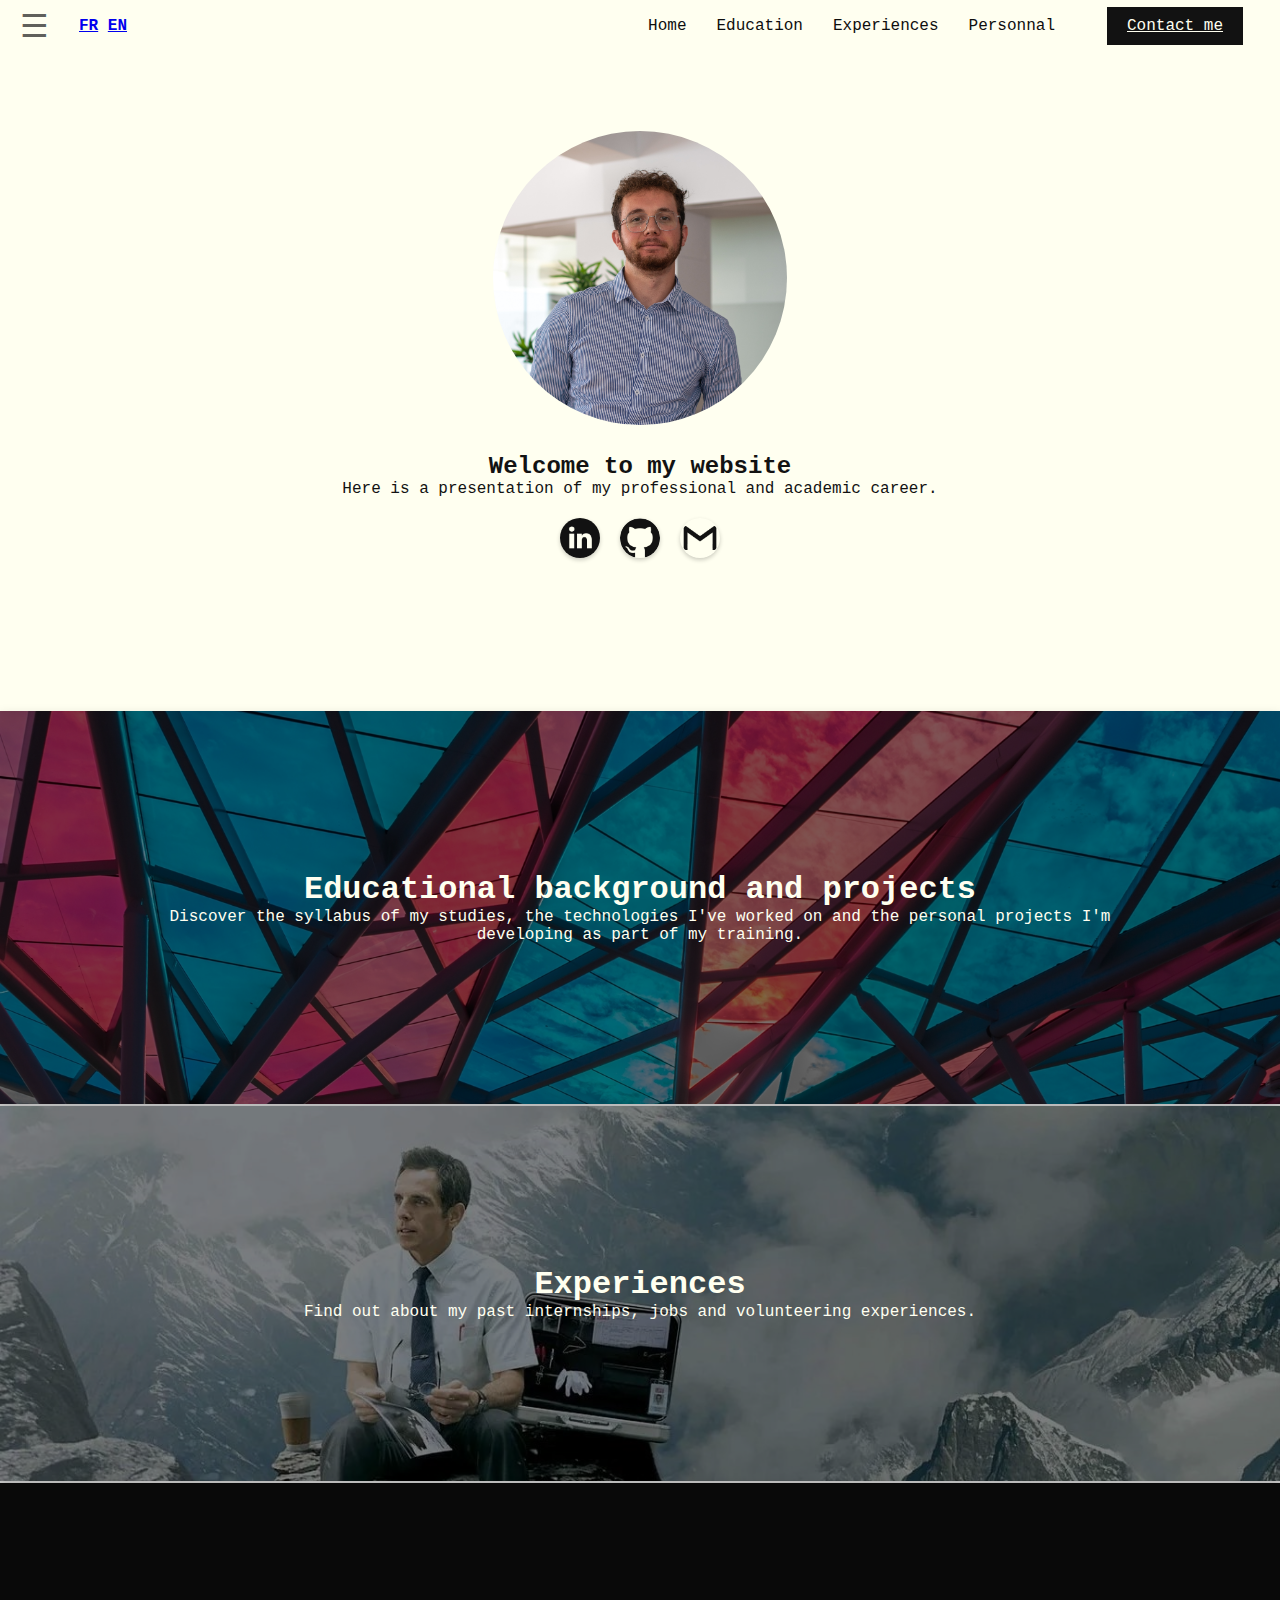
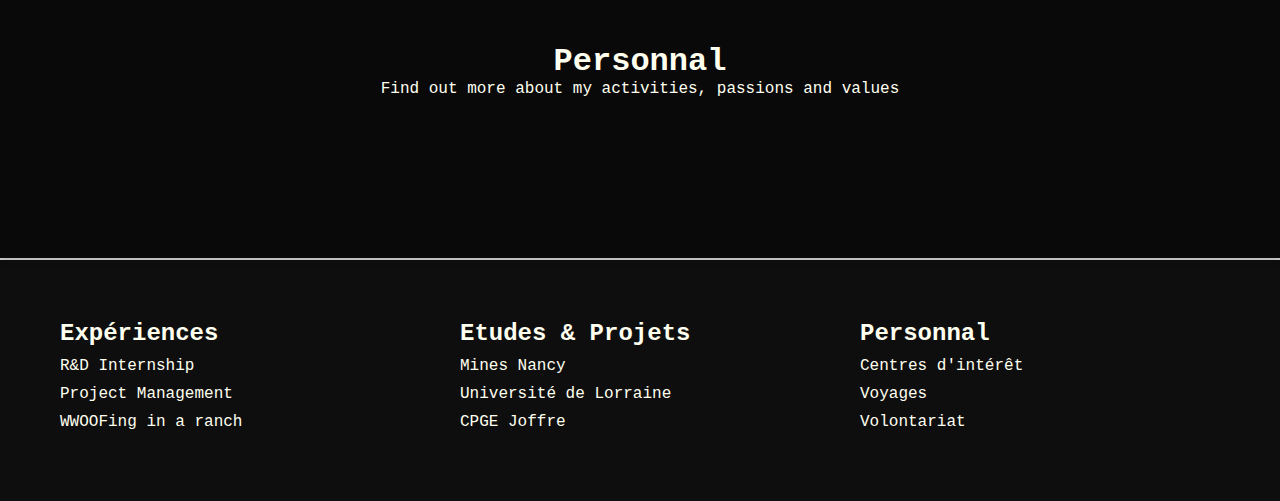
==== en/index.html @ a3dc8e40 "added english version of home, exp, and education pages + language buttons" ====
<!DOCTYPE html>
<html lang="fr">
<head>
    <meta charset="UTF-8">
    <meta name="viewport" content="width=device-width, initial-scale=1.0">
    <link rel="icon" href="../images/profile.jpg">
    <title>Home</title>
    <link rel="stylesheet" href="../style.css">
</head>
<body>

    <!-- Barre du haut -->
    <div class="top-bar">
        <button class="toggle-sidebar" id="toggleSidebar">
            &#9776; <!-- Icône hamburger -->
        </button>
        <nav class="top-lang">
            <a href="../index.html"><b>FR</b></a>
            <a href="index.html"><b>EN</b></a>
        </nav>
        <nav class="top-nav">
            <ul>
                <li><a href="index.html">Home</a></li>
                <li><a href="projects.html">Education</a></li>
                <li><a href="experiences.html">Experiences</a></li>
                <li><a href="#personal">Personnal</a></li>
            </ul>
        </nav>
        <a href="mailto:julien.commes.pro@gmail.com" class="contact-button">Contact me</a>
    </div>

    <!-- Sidebar -->
    <div class="sidebar" id="sidebar">
        <img src="../images/profile.jpg" alt="Profile Picture" class="profile-picture">
        <div class="sidebar-nav">
            <ul>
                <li><a href="index.html">Home</a></li>
                <li><a href="projects.html">Education</a></li>
                <li><a href="experiences.html">Experiences</a></li>
                <li><a href="#personal">Personnal</a></li>
            </ul>
        </div>

        <div class="social-links">
            <a href="https://www.linkedin.com/in/julien-commes-a74b63210/" target="_blank" class="social-icon">
                <img src="../images/linkedin_ivory.png" alt="Linkedin">
            </a>
            <a href="https://github.com/Julien-Commes" target="_blank" class="social-icon">
                <img src="../images/github_ivory.png" alt="Github">
            </a>
            <a href="mailto:julien.commes.pro@gmail.com" target="_blank" class="social-icon">
                <img src="../images/gmail_ivory.png" alt="Gmail">
            </a>
        </div>
    </div>

    <div class="main-content">
        <section class="home">
            <img src="../images/profile.jpg" alt="Profile Picture" class="profile-picture main-profile">
            <h2>Welcome to my website</h2>
            <p>Here is a presentation of my professional and academic career.</p>

            <div class="social-links">
                <a href="https://www.linkedin.com/in/julien-commes-a74b63210/" target="_blank" class="social-icon">
                    <img src="../images/linkedin.png" alt="Linkedin">
                </a>
                <a href="https://github.com/Julien-Commes" target="_blank" class="social-icon">
                    <img src="../images/github.png" alt="Github">
                </a>
                <a href="mailto:julien.commes.pro@gmail.com" target="_blank" class="social-icon">
                    <img src="../images/gmail.png" alt="Gmail">
                </a>
            </div>
        </section>
        <!-- Section 1 -->
        <div class="section" id="projects">
            <div class = "section-overlay">
                <h1>Educational background and projects</h1>
                <p>Discover the syllabus of my studies, the technologies I've worked on and the personal projects I'm developing as part of my training.</p>
            </div>
        </div>

        <div class="section-content" id="projects-content">
            <div class="carousel left">
                <div class="carousel-images">
                    <img src="../images/projects/mines/mines_2.png" alt="Image 1">
                    <img src="../images/projects/ul/ul_1.PNG" alt="Image 2">
                    <img src="../images/projects/education_joffre.jpg" alt="Image 3">
                </div>
                <button class="carousel-arrow left">&#10094;</button>
                <button class="carousel-arrow right">&#10095;</button>
                <div class="carousel-indicators">
                    <span class="dot active"></span>
                    <span class="dot"></span>
                    <span class="dot"></span>
                </div>
            </div>
            <div class="section-text">
                <h2>I completed and graduated from the following programmes:</h2>
                <br>
                <ul class="indented-list home-list">
                    <li><b>[Mines Nancy] Computer Science Department - Artificial Intelligent Systems Programme | 2020 - 2024</b></li>
                    <li><b>[Université de Lorraine] Master 2 Computer Science - Learning, Vision and Robotics Programme | 2023 - 2024</b></li>
                    <li><b>[CPGE Joffre] PCSI/PSI* | 2018 - 2020</b></li>
                </ul>
                <br>
                <a href="projects.html">Find out more</a>
            </div>
        </div>
        <div class="section" id="experiences">
            <div class = "section-overlay">
                <h1>Experiences</h1>
                <p>Find out about my past internships, jobs and volunteering experiences.</p>
            </div>
        </div>
        <div class="section-content" id="experiences-content">
            <div class="carousel right">
                <div class="carousel-images">
                    <img src="../images/experiences/experiences_mentech.png" alt="Image 1">
                    <img src="../images/experiences/experiences_goggo.jpg" alt="Image 2">
                    <img src="../images/experiences/experiences_suede.jpg" alt="Image 3">
                </div>
                <button class="carousel-arrow left">&#10094;</button>
                <button class="carousel-arrow right">&#10095;</button>
                <div class="carousel-indicators">
                    <span class="dot active"></span>
                    <span class="dot"></span>
                    <span class="dot"></span>
                </div>
            </div>
            <div class="section-text">
                <h2>I had several experiences such as:</h2>
                <br>
                <ul class="indented-list home-list">
                    <li><b>[Internship] R&D Data Scientist at Mentech Innovation</b></li>
                    <li><b>[Internship + Short-term] Project management in logistics with autonomous vehicles at Goggo Network</b></li>
                    <li><b>[Volunteering] WWOOFing in a ranch in Sweden</b></li>
                </ul>
                <br>
                <a href="experiences.html">Find out more</a>
            </div>
        </div>
        <div class="section" id="personal">
            <div class = "section-overlay">
                <h1>Personnal</h1>
                <p>Find out more about my activities, passions and values</p>
            </div>
        </div>
        <div class="section-content" id="personal-content">
            <div class="section-text">
                <p>This section is under construction!</p>
            </div>
        </div>
    
        <!-- Ajoute d'autres sections ici -->
    </div>

    <script src="../script.js"></script>

</body>

<!-- Footer -->
<footer class="site-footer">
    <div class="footer-container">
        <div class="footer-column">
            <h3>Expériences</h3>
            <ul>
                <li><a href="experiences.html#exp1-block">R&D Internship</a></li>
                <li><a href="experiences.html#exp2-block">Project Management</a></li>
                <li><a href="experiences.html#exp3-block">WWOOFing in a ranch</a></li>
            </ul>
        </div>
        <div class="footer-column">
            <h3>Etudes & Projets</h3>
            <ul>
                <li><a href="projects.html#proj1-block">Mines Nancy</a></li>
                <li><a href="projects.html#proj2-block">Université de Lorraine</a></li>
                <li><a href="projects.html#proj3-block">CPGE Joffre</a></li>
            </ul>
        </div>
        <div class="footer-column">
            <h3>Personnal</h3>
            <ul>
                <li><a href="#personal1">Centres d'intérêt</a></li>
                <li><a href="#personal2">Voyages</a></li>
                <li><a href="#personal3">Volontariat</a></li>
            </ul>
        </div>
    </div>
</footer>

</html>
---- style.css ----
/* Reset CSS */
* {
    margin: 0;
    padding: 0;
    box-sizing: border-box;
}

/* Body Style */
body {
    font-family: 'Courier New', Courier, monospace;
    background-color: #121212;
    color: #FFFFF0;
    display: flex;
    height: 100vh;
    flex-direction: column;
}

/* Barre du haut */
.top-bar {
    background-color: #FFFFF0;
    color: #0e0e0e;
    padding: 5px 20px;
    display: flex;
    justify-content: space-between;
    align-items: center;
    position: fixed;
    top: 0;
    left: 0;
    right: 0;
    z-index: 10;
}

/* Menu button */
.menu-button {
    font-size: 1.5rem;
    color: #FFFFF0;
    background: none;
    border: none;
    cursor: pointer;
}

/* Logo */
.logo {
    font-size: 1.5rem;
    font-weight: bold;
    margin-right: auto;
}

.top-lang {
    margin-left: 30px;
    margin-right: auto;
}

/* Navigation */
.top-nav {
    margin-right: 50px;
    margin-left: auto;
}

.top-nav ul {
    list-style: none;
    display: flex;
    gap: 30px;
}

.top-nav a {
    color: #0e0e0e;
    text-decoration: none;
    font-size: 1rem;
    transition: color 0.3s;
}

.top-nav.scrolled a{
    color: #FFFFF0;
}

.top-nav a:hover {
    color: #c0c0c0;
}

/* Contact button */
.contact-button {
    background-color: #121212;
    color: #FFFFF0;
    margin-right: 15px;
    font-family: 'Courier New', Courier, monospace;
    border: 2px solid #FFFFF0;
    border-radius: 1px;
    padding: 10px 20px;
    cursor: pointer;
    transition: background-color 0.3s, color 0.3s;
}

.contact-button:hover {
    background-color: #FFFFF0;
    color: #121212;
}

/* Bouton de toggle de la sidebar */
.toggle-sidebar {
    background: none;
    border: none;
    color: #0e0e0ead;
    font-size: 2rem;
    cursor: pointer;
}

/* Sidebar */
.sidebar {
    width: 250px;
    background-color: rgba(14, 14, 14, 0.8);
    color: #FFFFF0;
    padding: 40px 20px; /* Augmente le padding pour décaler les éléments */
    text-align: center;
    height: 100vh;
    position: fixed;
    left: -250px;
    top: 52px;
    z-index: 10;
    display: flex;
    flex-direction: column;
    align-items: center;
    transition: transform 0.3s ease-in-out;
}

/* Masquer la sidebar */
.sidebar-hidden {
    transform: translateX(250px); /* Décale la sidebar à gauche */
}

/* Main Content */
.main-content {
    flex: 1;
    text-align: center;
}

.main-content-hidden {
    transform: translateX(250px); /* Décale la sidebar à gauche */
}   

/* Sections */
section {
    padding: 8rem;
}

/* Responsive Design */
@media (max-width: 768px) {
    .sidebar {
        width: 200px;
    }

    .main-content {
        margin-left: 200px;
    }
}

/* Logo et texte dans la barre du haut */
.top-bar .logo {
    font-size: 1.5rem;
    font-weight: bold;
}

.top-bar .header-text {
    font-size: 1rem;
}

/* Transparence lorsque scroll */
.top-bar.scrolled {
    background-color: rgba(14, 14, 14, 0.8); /* Transparence de 20% */
    color: #FFFFF0;
}

.top-nav.scrolled {
    color: #FFFFF0;
}

/* Bouton de toggle de la sidebar */
.toggle-sidebar.scrolled {
    color: #FFFFF0;
}

/* Profile Picture */
.profile-picture {
    width: 180px;
    height: 180px;
    border-radius: 50%;
    object-fit: cover;
    object-position: center bottom;
    border: 3px solid #FFFFF0;
    margin-bottom: 20px;
    overflow: hidden;
}

.main-profile{
    width: 300px;
    height: 300px;
    object-position: center top;
    flex: 1;
}

/* Sidebar Navigation */
.sidebar-nav ul {
    list-style: none;
    padding: 0;
}

.sidebar-nav li {
    margin: 15px 0;
}

.sidebar-nav a {
    color: #FFFFF0;
    text-decoration: none;
    font-size: 1.2rem;
    transition: color 0.3s;
}

.sidebar-nav a:hover {
    color: #c0c0c0;
}

/* Taille et animation des blocs */
.block {
    background-color: #FFFFF0;
    color: #121212;
    border-radius: 0px;
    box-shadow: 0 2px 10px rgba(0, 0, 0, 0.1);
}

.block:hover {
    transform: scale(1.1);
}

.home {
    background-color: #FFFFF0;
    color: #121212;

}

/* Sections alternées avec couleurs de fond */
#projects {
    background-color: #121212;
    color: #FFFFF0;
}

#experiences {
    color: #FFFFF0;
    background-color: #121212;
}

#personal {
    background-color: #121212;
    color: #FFFFF0;
}

/* Exemple d'image de fond */
#projects {
    background-color: rgba(0, 0, 0, 0.5); /* Ombre pour améliorer la lisibilité */
    background-image: url('images/background_education.jpg');
    background-size: cover;
    background-position: center;
}

/* Exemple d'image de fond */
#experiences {
    background-image: url('images/background_experiences_1.jpg');
    background-size: cover;
    background-position: center;
}

/* Exemple d'image de fond */
#personal {
    background-image: url('images/background_perso.png');
    background-size: cover;
    background-position: center;
}

/* Responsive Design */
@media (max-width: 768px) {
    .sidebar {
        width: 200px;
    }

    .profile-picture {
        width: 100px;
        height: 100px;
    }

    .main-content {
        margin-left: 200px;
    }
}

/* Footer Style */
.site-footer {
    background-color: #0e0e0e;
    color: #FFFFF0;
    padding: 40px 20px;
    text-align: left;
}

.footer-container {
    display: flex;
    justify-content: space-around;
    flex-wrap: wrap;
    max-width: 1200px;
    margin: 0 auto;
}

.footer-column {
    flex: 1;
    min-width: 200px;
    padding: 20px;
}

.footer-column h3 {
    font-size: 1.5rem;
    margin-bottom: 10px;
}

.footer-column ul {
    list-style: none;
    padding: 0;
}

.footer-column li {
    margin-bottom: 10px;
}

.footer-column a {
    color: #FFFFF0;
    text-decoration: none;
    transition: color 0.3s;
}

.footer-column a:hover {
    color: #c0c0c0;
}

.header-image {
    width: 100%;
    /*height: 200px;*/
    object-fit: cover;
}

/* En-tête de la page */
.page-header {
    position: relative;
    display: flex;
    justify-content: center; /* Centre horizontalement */
    align-items: center; /* Centre verticalement */
    text-align: center; /* Texte centré */
    height: 300px; /* Ajuste la hauteur de l'en-tête */
    margin: 0; /* Supprime les marges par défaut */
}

/* Titre de l'en-tête */
.page-title {
    color: #FFFFF0;
    font-size: 2.5rem;
    margin: 0; /* Supprime les marges par défaut */
}

/* Description Block */
.description-block {
    padding: 2rem;
    background-color: #FFFFF0;
    color: #121212;
    text-align: center;
}

.image-banner {
    display: flex;
    justify-content: center;
    gap: 10px;
    margin-top: 20px;
}

/* Styles de base pour les images du bandeau */
.banner-image {
    position: relative;
    width: 100%;
    height: 300px;
    max-width: 300px; /* Ajuste la taille si nécessaire */
    border-radius: 5px;
    overflow: hidden; /* Assure que l'overlay reste dans les limites de l'image */
    transition: transform 0.3s ease-in-out;
}

.banner-image img {
    width: 100%;
    height: 100%;
    object-fit: cover;
    display: block;
    transition: transform 0.3s ease;
}

/* Effet zoom sur survol */
.banner-image:hover img {
    transform: scale(1.05); /* Zoom léger */
}

/* Overlay sur survol */
.banner-image::before {
    content: '';
    position: absolute;
    top: 0;
    left: 0;
    width: 100%;
    height: 100%;
    background-color: rgba(0, 0, 0, 0.6); /* Couleur de l'overlay */
    opacity: 0;
    transition: opacity 0.3s ease-in-out;
    z-index: 1;
}

/* Titre sur l'overlay */
.banner-image:hover::before {
    opacity: 1;
}

.banner-image::after {
    content: attr(data-title); /* Affiche le titre depuis un attribut data-title */
    position: absolute;
    top: 50%;
    left: 50%;
    transform: translate(-50%, -50%);
    color: white;
    font-size: 1.2rem;
    text-align: center;
    opacity: 0;
    z-index: 2;
    transition: opacity 0.3s ease-in-out;
}

.banner-image:hover::after {
    opacity: 1;
}


/* Experience Blocks */
.experience-block {
    display: flex;
    align-items: center;
    padding: 2rem;
    margin: 2rem 0;
}

/* Bloc impair : fond ivoire */
.experience-block:nth-child(even) {
    background-color: #FFFFF0; /* Couleur ivoire */
    color: #121212; /* Texte noir */
}

/* Bloc pair : fond noir */
.experience-block:nth-child(odd) {
    background-color: #121212; /* Couleur noir profond */
    color: #FFFFF0; /* Texte ivoire */
}

.exp-image {
    width: 400px;
    height: 400px;
    object-fit: cover;
    border-radius: 10px;
}

.left {
    margin-right: 20px;
}

.right {
    margin-left: 20px;
    order: 2;
}

.exp-text {
    display: flex;
    flex-direction: column;
    justify-content: center; /* Centre verticalement le texte */
    text-align: justify;
    font-size: 1rem;
    line-height: 1.5;
}

.exp-text p {
    font-family: "Arial", sans-serif; /* Remplace par la police souhaitée */
    font-size: 14px; /* Ajuste la taille du texte */
    line-height: 1.6; /* Ajoute un espacement pour améliorer la lisibilité */
}

/* Animation Scroll */
html {
    scroll-behavior: smooth;
}

/* Bandeau d'en-tête pleine largeur */
.full-width-banner {
    width: 100%;
    background-size: cover;
    background-position: center;
}

.banner-exp {
    background-image: url('images/background_experiences.jpg');
}

.banner-proj {
    background-image: url('images/background_education.jpg');
}

/* Overlay et titre dans le bandeau */
.banner-overlay {
    position: absolute;
    top: 0;
    left: 0;
    width: 100%;
    height: 100%;
    display: flex;
    align-items: center;
    justify-content: center;
    margin: 0;
    background-color: rgba(0, 0, 0, 0.5); /* Ombre pour améliorer la lisibilité */
}

.page-title {
    color: #FFFFF0;
    font-size: 2.5rem;
    font-weight: bold;
    text-align: center;
}

/* Contenu masqué par défaut */
.section-content {
    max-height: 0; /* Initialement masqué */
    overflow: hidden; /* Empêche le contenu de dépasser */
    padding: 0; /* Supprime le padding quand masqué */
    color: #0e0e0e;
    background-color: #FFFFF0;
    border: 1px solid #ccc;
    transition: max-height 0.4s ease, padding 0.4s ease, margin 0.4s ease;
    display: flex;
    justify-content: center; /* Centre horizontalement le contenu */
    text-align: center;
    align-items: center; /* Centre verticalement le contenu */
    gap: 40px; /* Espacement entre l'image et le texte */
}

/* Contenu visible */
.section-content.active {
    max-height: 500px; /* Une hauteur suffisamment grande pour contenir le contenu */
    padding: 20px; /* Réactive le padding */
}

/* Image */
.section-image {
    width: 400px;
    height: 400px;
    object-fit: cover;
    border-radius: 10px;
    flex-shrink: 0; /* Empêche l'image de se redimensionner */
}

/* Gestion des marges pour alternance */
.left {
    margin-right: 40px;
}

.right {
    margin-left: 40px;
    order: 2;
}

/* Texte */
.section-text {
    display: flex;
    flex-direction: column;
    justify-content: center; /* Centre verticalement le texte */
    text-align: justify;
    font-size: 1rem;
    line-height: 1.5;
    margin: 40px;
    width: 50%;
}

/* Style des sections */
.section {
    position: relative; /* Nécessaire pour l'overlay */
    cursor: pointer;
    padding: 10rem;
    color: #121212;
    text-align: center;
    box-shadow: 0 2px 10px rgba(0, 0, 0, 0.1);
    transition: transform 0.3s ease-in-out;
    overflow: hidden; /* Empêche l'overflow de l'overlay */
    background-size: cover;
    background-position: center;
}

/* Overlay */
.section-overlay {
    position: relative; /* Contenu positionné normalement */
    z-index: 2; /* Au-dessus de l'overlay visuel */
    color: #FFFFF0; /* Couleur du texte */
}

/* Ajout de l'overlay visuel */
.section::before {
    content: "";
    position: absolute;
    top: 0;
    left: 0;
    width: 100%;
    height: 100%;
    background-color: rgba(0, 0, 0, 0.5); /* Couleur et opacité de l'overlay */
    z-index: 1; /* Derrière le contenu */
    transition: background-color 0.3s ease-in-out;
}


/* Animation au survol */
.section:hover {
    transform: scale(1.05);
}

/* Style du résumé */
.summary {
    padding: 10rem;
    color: #121212;
    background-color: #FFFFF0;
    box-shadow: 0 2px 10px rgba(0, 0, 0, 0.1);
    transition: max-height 0.3s ease-in-out;
}

/* Caché par défaut */
.summary.hidden {
    display: none;
}

/* Style du carrousel */
.carousel {
    position: relative;
    width: 300px;
    height: 300px; /* Même hauteur que l'image */
    overflow: hidden;
    object-fit: cover;
    border-radius: 10px;
    margin: 40px;
    flex-shrink: 0; /* Empêche l'image de se redimensionner */
}

.exp{
    width: 500px;
    height: 500px;
}

.carousel-images {
    display: flex;
    width: 100%; /* Utilise la même taille que l'image */
    height: 100%; /* Même hauteur que l'image */
    transition: transform 0.5s ease-in-out;
    margin-right: 20px;
}

.carousel-images img {
    width: 100%;            /* La largeur prend 100% de l'espace du carrousel */
    height: 100%;
    flex-shrink: 0;
    border-radius: 10px;
    object-fit: cover;
}

/* Flèches de navigation */
.carousel-arrow {
    position: absolute;
    top: 50%;
    width: 30px;
    height: 30px;
    background-color: rgba(0, 0, 0, 0.5);
    color: #FFFFF0;
    border: none;
    border-radius: 50%;
    display: flex;
    align-items: center;
    justify-content: center;
    cursor: pointer;
    transform: translateY(-50%);
}

.carousel-arrow.left {
    left: 10px;
}

.carousel-arrow.right {
    right: 10px;
}

/* Indicateurs */
.carousel-indicators {
    position: absolute;
    bottom: 10px;
    left: 50%;
    transform: translateX(-50%);
    display: flex;
    gap: 5px;
}

.carousel-indicators .dot {
    width: 10px;
    height: 10px;
    background-color: #FFFFF0;
    border-radius: 50%;
    cursor: pointer;
    opacity: 0.5;
}

.carousel-indicators .dot.active {
    opacity: 1;
}

.indented-list {
    margin-left: 20px; /* Ajuste l'indentation */
    padding-left: 0; /* Supprime le padding par défaut si nécessaire */
    list-style-position: outside; /* Facultatif : positionne les puces à l'intérieur */
    font-family: "Arial", sans-serif; /* Remplace par la police souhaitée */
    font-size: 14px; /* Ajuste la taille du texte */
    line-height: 1.6; /* Ajoute un espacement pour améliorer la lisibilité */

}

.indented-list li {
    text-indent: 10px; /* Indentation supplémentaire pour chaque ligne de texte */
}

.home-list{
    font-family: 'Courier New', Courier, monospace;
    font-size: 16px;
}

/* Conteneur principal */
.social-links {
    display: flex;
    justify-content: center; /* Centre horizontalement */
    align-items: center; /* Centre verticalement */
    gap: 20px; /* Espacement entre les icônes */
    padding: 20px 0;
}

/* Style des liens */
.social-icon {
    display: inline-block;
    transition: transform 0.3s ease, opacity 0.3s ease; /* Animation au survol */
}

/* Style des images */
.social-icon img {
    width: 40px; /* Taille des icônes */
    height: 40px;
    object-fit: cover;
    border-radius: 50%; /* Arrondi pour un effet cercle */
    box-shadow: 0 2px 4px rgba(0, 0, 0, 0.2); /* Ombre douce */
}

/* Effet au survol */
.social-icon:hover {
    transform: scale(1.1); /* Agrandit légèrement */
    opacity: 0.8; /* Légère transparence */
}
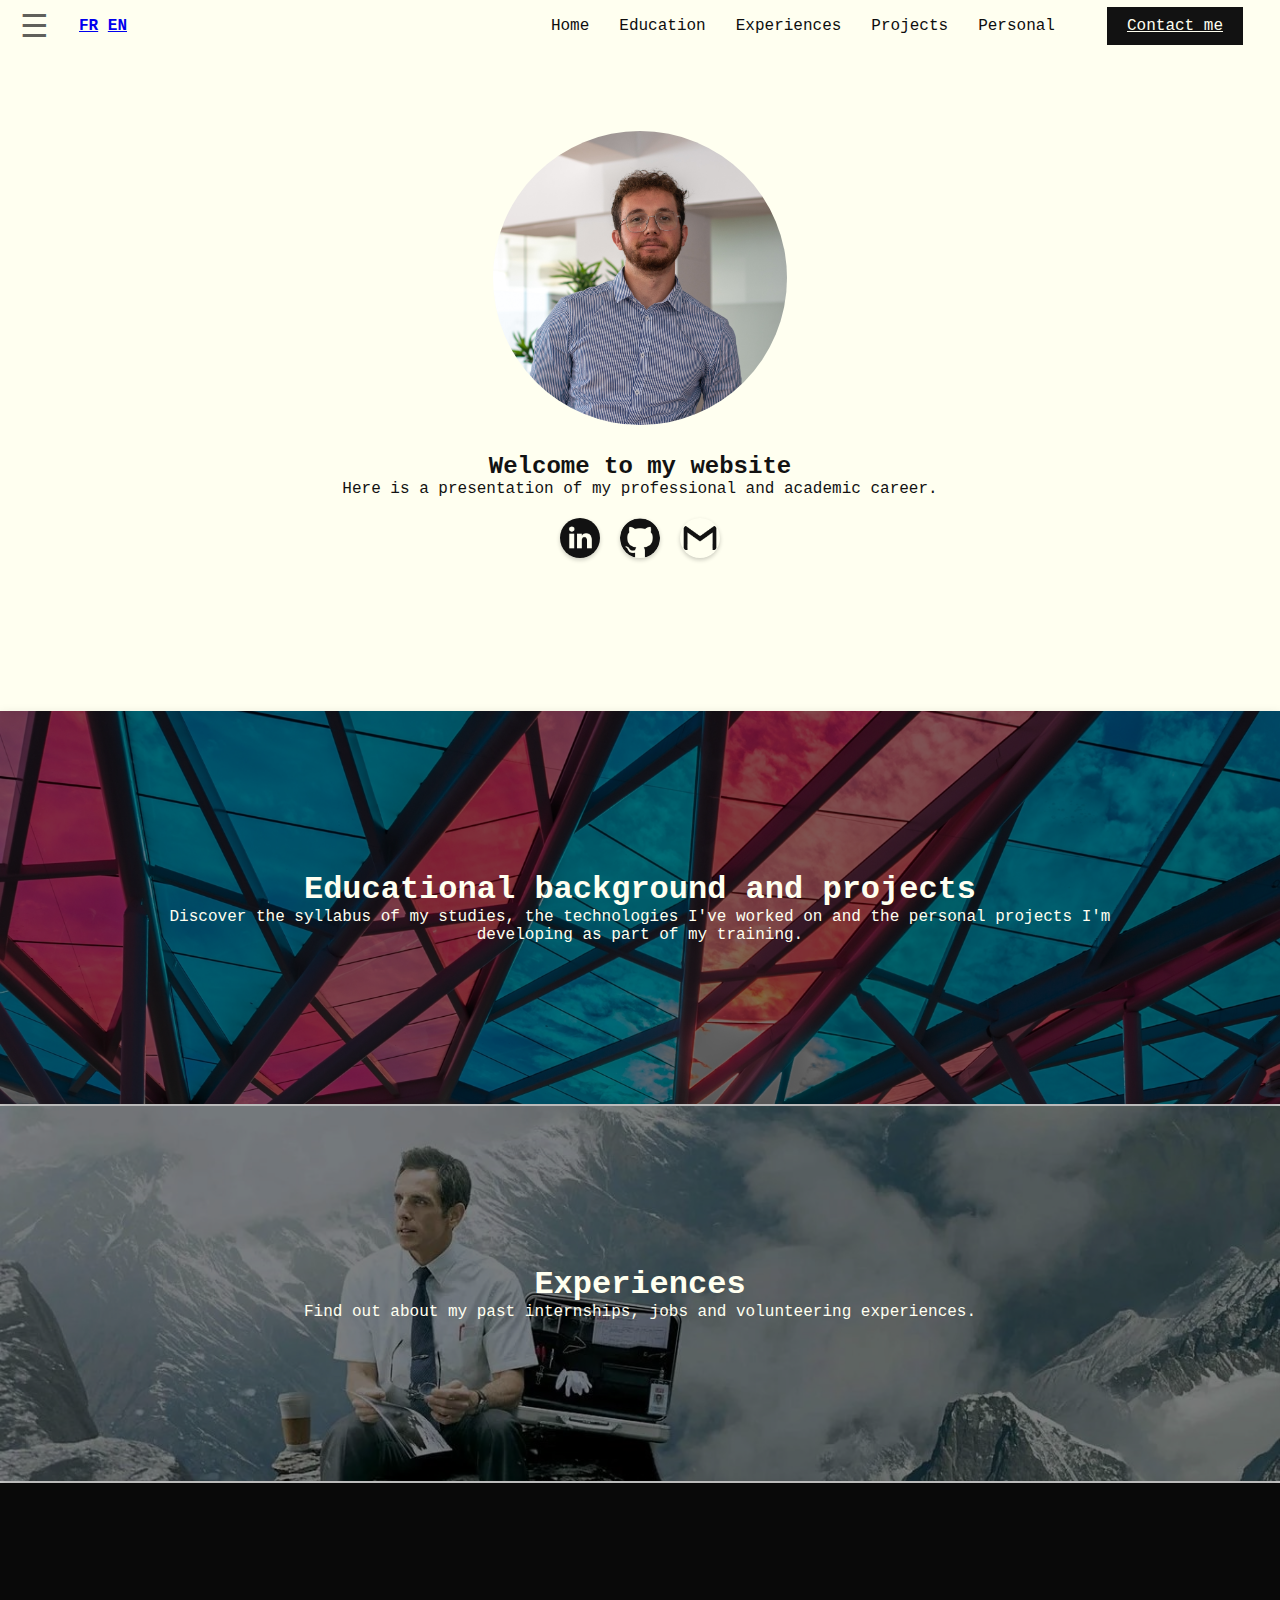
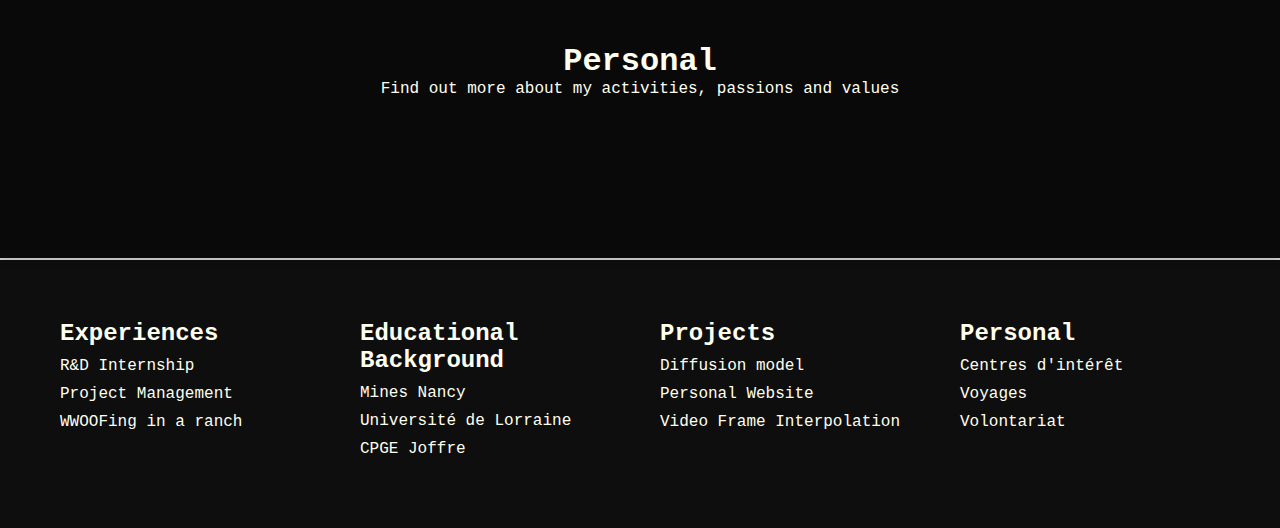
==== commit 86fe497f: "Added projects page with demo of diffusion model" ====
--- a/en/index.html
+++ b/en/index.html
@@ -21,9 +21,10 @@
         <nav class="top-nav">
             <ul>
                 <li><a href="index.html">Home</a></li>
-                <li><a href="projects.html">Education</a></li>
+                <li><a href="education.html">Education</a></li>
                 <li><a href="experiences.html">Experiences</a></li>
-                <li><a href="#personal">Personnal</a></li>
+                <li><a href="projects.html">Projects</a></li>
+                <li><a href="#personal">Personal</a></li>
             </ul>
         </nav>
         <a href="mailto:julien.commes.pro@gmail.com" class="contact-button">Contact me</a>
@@ -35,9 +36,10 @@
         <div class="sidebar-nav">
             <ul>
                 <li><a href="index.html">Home</a></li>
-                <li><a href="projects.html">Education</a></li>
+                <li><a href="education.html">Education</a></li>
                 <li><a href="experiences.html">Experiences</a></li>
-                <li><a href="#personal">Personnal</a></li>
+                <li><a href="projects.html">Projects</a></li>
+                <li><a href="#personal">Personal</a></li>
             </ul>
         </div>
 
@@ -83,9 +85,9 @@
         <div class="section-content" id="projects-content">
             <div class="carousel left">
                 <div class="carousel-images">
-                    <img src="../images/projects/mines/mines_2.png" alt="Image 1">
-                    <img src="../images/projects/ul/ul_1.PNG" alt="Image 2">
-                    <img src="../images/projects/education_joffre.jpg" alt="Image 3">
+                    <img src="../images/education/mines/mines_2.png" alt="Image 1">
+                    <img src="../images/education/ul/ul_1.PNG" alt="Image 2">
+                    <img src="../images/education/education_joffre.jpg" alt="Image 3">
                 </div>
                 <button class="carousel-arrow left">&#10094;</button>
                 <button class="carousel-arrow right">&#10095;</button>
@@ -104,7 +106,7 @@
                     <li><b>[CPGE Joffre] PCSI/PSI* | 2018 - 2020</b></li>
                 </ul>
                 <br>
-                <a href="projects.html">Find out more</a>
+                <a href="education.html">Find out more</a>
             </div>
         </div>
         <div class="section" id="experiences">
@@ -142,7 +144,7 @@
         </div>
         <div class="section" id="personal">
             <div class = "section-overlay">
-                <h1>Personnal</h1>
+                <h1>Personal</h1>
                 <p>Find out more about my activities, passions and values</p>
             </div>
         </div>
@@ -163,7 +165,7 @@
 <footer class="site-footer">
     <div class="footer-container">
         <div class="footer-column">
-            <h3>Expériences</h3>
+            <h3>Experiences</h3>
             <ul>
                 <li><a href="experiences.html#exp1-block">R&D Internship</a></li>
                 <li><a href="experiences.html#exp2-block">Project Management</a></li>
@@ -171,15 +173,23 @@
             </ul>
         </div>
         <div class="footer-column">
-            <h3>Etudes & Projets</h3>
-            <ul>
-                <li><a href="projects.html#proj1-block">Mines Nancy</a></li>
-                <li><a href="projects.html#proj2-block">Université de Lorraine</a></li>
-                <li><a href="projects.html#proj3-block">CPGE Joffre</a></li>
-            </ul>
-        </div>
-        <div class="footer-column">
-            <h3>Personnal</h3>
+            <h3>Educational Background</h3>
+            <ul>
+                <li><a href="education.html#ed1-block">Mines Nancy</a></li>
+                <li><a href="education.html#ed2-block">Université de Lorraine</a></li>
+                <li><a href="education.html#ed3-block">CPGE Joffre</a></li>
+            </ul>
+        </div>
+        <div class="footer-column">
+            <h3>Projects</h3>
+            <ul>
+                <li><a href="projects.html#proj1-block">Diffusion model</a></li>
+                <li><a href="projects.html#proj2-block">Personal Website</a></li>
+                <li><a href="projects.html#proj3-block">Video Frame Interpolation</a></li>
+            </ul>
+        </div>
+        <div class="footer-column">
+            <h3>Personal</h3>
             <ul>
                 <li><a href="#personal1">Centres d'intérêt</a></li>
                 <li><a href="#personal2">Voyages</a></li>
--- a/style.css
+++ b/style.css
@@ -217,18 +217,6 @@
 
 .sidebar-nav a:hover {
     color: #c0c0c0;
-}
-
-/* Taille et animation des blocs */
-.block {
-    background-color: #FFFFF0;
-    color: #121212;
-    border-radius: 0px;
-    box-shadow: 0 2px 10px rgba(0, 0, 0, 0.1);
-}
-
-.block:hover {
-    transform: scale(1.1);
 }
 
 .home {
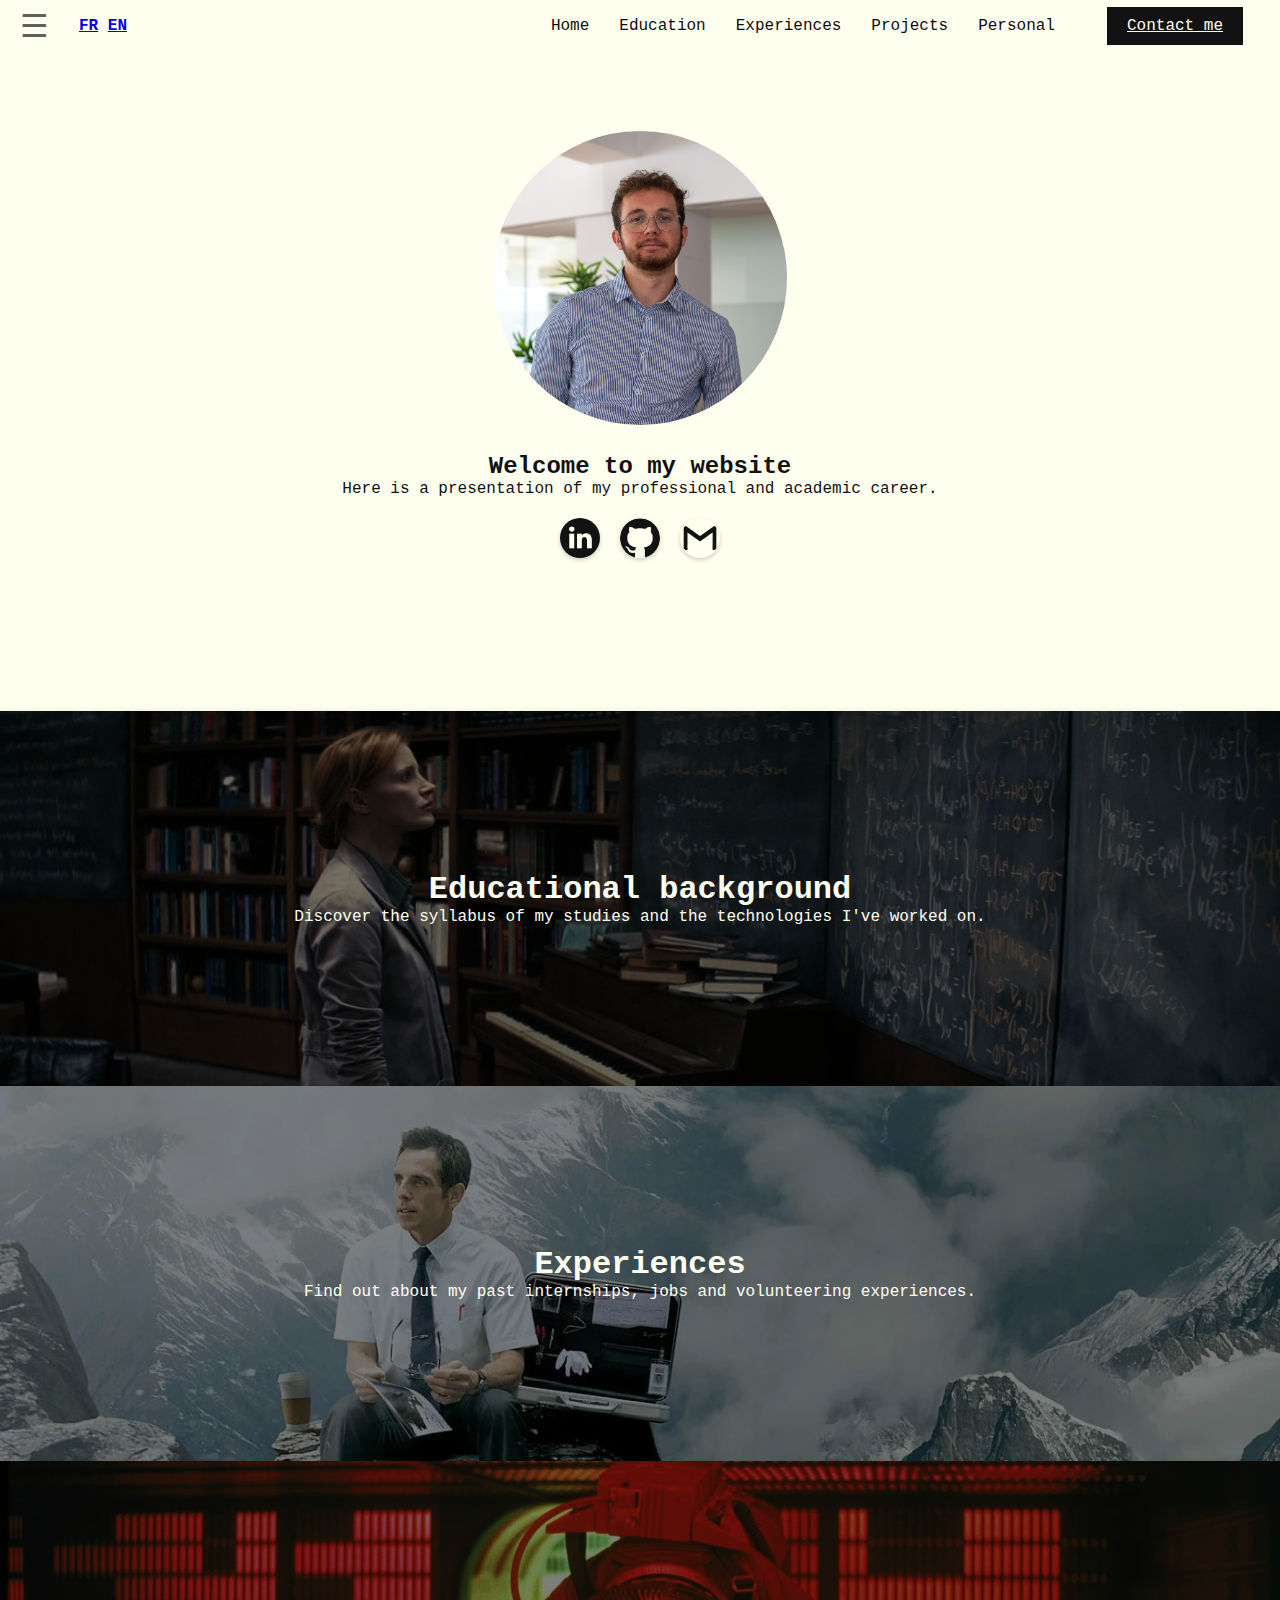
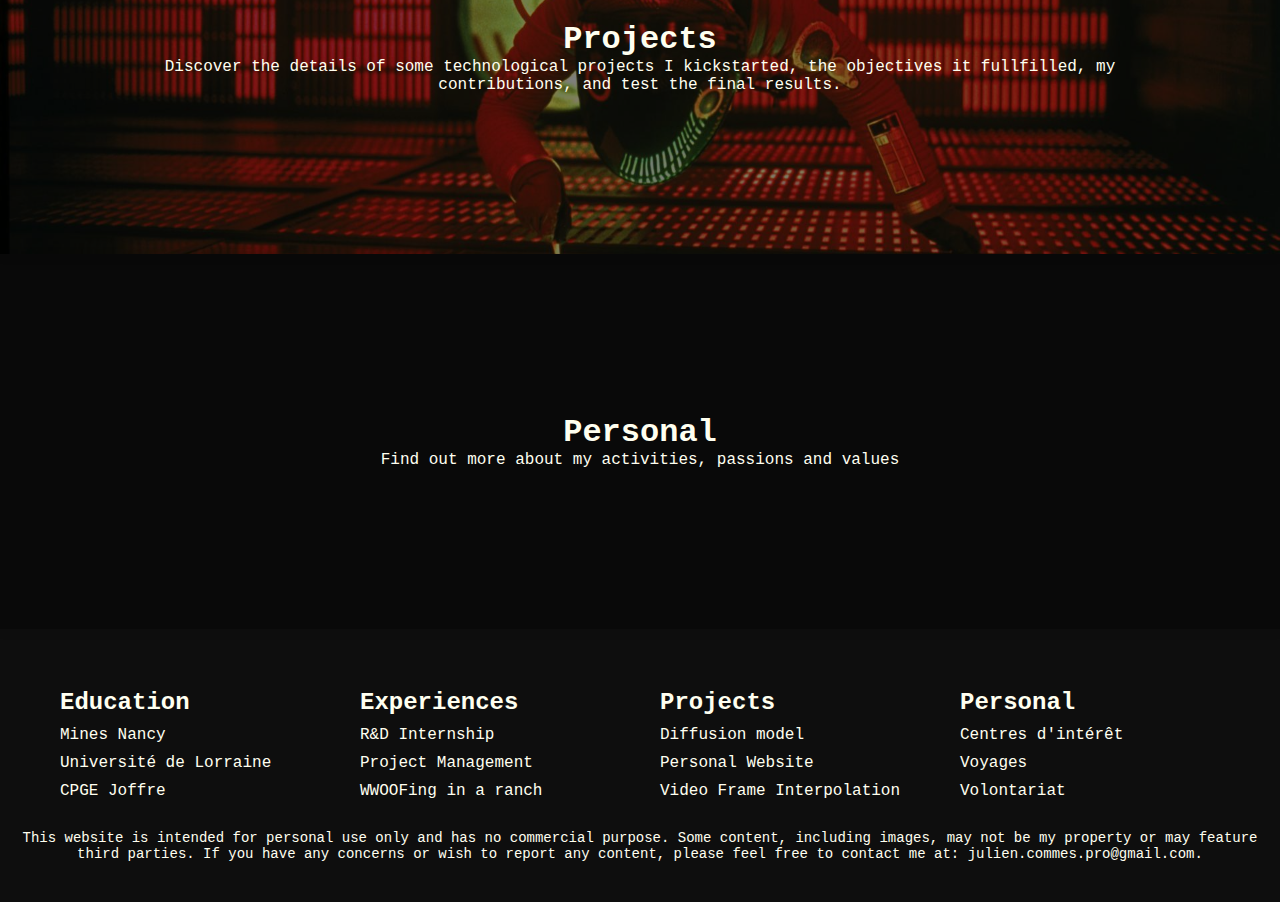
==== commit 1cc06883: "Modified footer/background images, cleaned css code, fixed links errors, added description of last 2" ====
--- a/en/index.html
+++ b/en/index.html
@@ -75,14 +75,14 @@
             </div>
         </section>
         <!-- Section 1 -->
-        <div class="section" id="projects">
-            <div class = "section-overlay">
-                <h1>Educational background and projects</h1>
-                <p>Discover the syllabus of my studies, the technologies I've worked on and the personal projects I'm developing as part of my training.</p>
-            </div>
-        </div>
-
-        <div class="section-content" id="projects-content">
+        <div class="section" id="education">
+            <div class = "section-overlay">
+                <h1>Educational background</h1>
+                <p>Discover the syllabus of my studies and the technologies I've worked on.</p>
+            </div>
+        </div>
+
+        <div class="section-content" id="education-content">
             <div class="carousel left">
                 <div class="carousel-images">
                     <img src="../images/education/mines/mines_2.png" alt="Image 1">
@@ -109,6 +109,7 @@
                 <a href="education.html">Find out more</a>
             </div>
         </div>
+        <!-- Section 2 -->
         <div class="section" id="experiences">
             <div class = "section-overlay">
                 <h1>Experiences</h1>
@@ -142,6 +143,42 @@
                 <a href="experiences.html">Find out more</a>
             </div>
         </div>
+        <!-- Section 3 -->
+        <div class="section" id="projects">
+            <div class = "section-overlay">
+                <h1>Projects</h1>
+                <p>Discover the details of some technological projects I kickstarted, the objectives it fullfilled, my contributions, and test the final results.</p>
+            </div>
+        </div>
+
+        <div class="section-content" id="projects-content">
+            <div class="carousel left">
+                <div class="carousel-images">
+                    <img src="../images/projects/mindiff/mindiff_1.jpg" alt="Image 1">
+                    <img src="../images/projects/projects_web.png" alt="Image 2">
+                    <img src="../images/education/mines/mines_1.png" alt="Image 3">
+                </div>
+                <button class="carousel-arrow left">&#10094;</button>
+                <button class="carousel-arrow right">&#10095;</button>
+                <div class="carousel-indicators">
+                    <span class="dot active"></span>
+                    <span class="dot"></span>
+                    <span class="dot"></span>
+                </div>
+            </div>
+            <div class="section-text">
+                <h2>I kickstarted several projects to gain hands-on experience, such as:</h2>
+                <br>
+                <ul class="indented-list home-list">
+                    <li><b>[AI] Mini Diffusion Model generating 64x64 pixels faces</b></li>
+                    <li><b>[Web] My personal Website</b></li>
+                    <li><b>[AI] Video Frame Interpolation</b></li>
+                </ul>
+                <br>
+                <a href="projects.html">Find out more</a>
+            </div>
+        </div>
+        <!-- Section 4 -->
         <div class="section" id="personal">
             <div class = "section-overlay">
                 <h1>Personal</h1>
@@ -154,7 +191,6 @@
             </div>
         </div>
     
-        <!-- Ajoute d'autres sections ici -->
     </div>
 
     <script src="../script.js"></script>
@@ -165,6 +201,14 @@
 <footer class="site-footer">
     <div class="footer-container">
         <div class="footer-column">
+            <h3>Education</h3>
+            <ul>
+                <li><a href="education.html#ed1-block">Mines Nancy</a></li>
+                <li><a href="education.html#ed2-block">Université de Lorraine</a></li>
+                <li><a href="education.html#ed3-block">CPGE Joffre</a></li>
+            </ul>
+        </div>
+        <div class="footer-column">
             <h3>Experiences</h3>
             <ul>
                 <li><a href="experiences.html#exp1-block">R&D Internship</a></li>
@@ -173,14 +217,6 @@
             </ul>
         </div>
         <div class="footer-column">
-            <h3>Educational Background</h3>
-            <ul>
-                <li><a href="education.html#ed1-block">Mines Nancy</a></li>
-                <li><a href="education.html#ed2-block">Université de Lorraine</a></li>
-                <li><a href="education.html#ed3-block">CPGE Joffre</a></li>
-            </ul>
-        </div>
-        <div class="footer-column">
             <h3>Projects</h3>
             <ul>
                 <li><a href="projects.html#proj1-block">Diffusion model</a></li>
@@ -191,12 +227,13 @@
         <div class="footer-column">
             <h3>Personal</h3>
             <ul>
-                <li><a href="#personal1">Centres d'intérêt</a></li>
-                <li><a href="#personal2">Voyages</a></li>
-                <li><a href="#personal3">Volontariat</a></li>
-            </ul>
-        </div>
-    </div>
+                <li><a href="#personal">Centres d'intérêt</a></li>
+                <li><a href="#personal">Voyages</a></li>
+                <li><a href="#personal">Volontariat</a></li>
+            </ul>
+        </div>
+    </div>
+    <p class="footer-message">This website is intended for personal use only and has no commercial purpose. Some content, including images, may not be my property or may feature third parties. If you have any concerns or wish to report any content, please feel free to contact me at: julien.commes.pro@gmail.com.</p>
 </footer>
 
 </html>
--- a/style.css
+++ b/style.css
@@ -27,23 +27,7 @@
     top: 0;
     left: 0;
     right: 0;
-    z-index: 10;
-}
-
-/* Menu button */
-.menu-button {
-    font-size: 1.5rem;
-    color: #FFFFF0;
-    background: none;
-    border: none;
-    cursor: pointer;
-}
-
-/* Logo */
-.logo {
-    font-size: 1.5rem;
-    font-weight: bold;
-    margin-right: auto;
+    z-index: 30;
 }
 
 .top-lang {
@@ -51,7 +35,7 @@
     margin-right: auto;
 }
 
-/* Navigation */
+/* Bar de navigation */
 .top-nav {
     margin-right: 50px;
     margin-left: auto;
@@ -143,17 +127,6 @@
     padding: 8rem;
 }
 
-/* Responsive Design */
-@media (max-width: 768px) {
-    .sidebar {
-        width: 200px;
-    }
-
-    .main-content {
-        margin-left: 200px;
-    }
-}
-
 /* Logo et texte dans la barre du haut */
 .top-bar .logo {
     font-size: 1.5rem;
@@ -219,64 +192,41 @@
     color: #c0c0c0;
 }
 
+/* Blocs de sections sur la page d'acceuil */
 .home {
     background-color: #FFFFF0;
     color: #121212;
 
 }
 
-/* Sections alternées avec couleurs de fond */
-#projects {
-    background-color: #121212;
-    color: #FFFFF0;
-}
-
-#experiences {
-    color: #FFFFF0;
-    background-color: #121212;
-}
-
-#personal {
-    background-color: #121212;
-    color: #FFFFF0;
-}
-
-/* Exemple d'image de fond */
-#projects {
+/* Image de fond section edu Accueil */
+#education {
     background-color: rgba(0, 0, 0, 0.5); /* Ombre pour améliorer la lisibilité */
     background-image: url('images/background_education.jpg');
     background-size: cover;
-    background-position: center;
-}
-
-/* Exemple d'image de fond */
+    background-position: 0% 25%;
+}
+
+/* Image de fond section proj Accueil */
+#projects {
+    background-color: rgba(0, 0, 0, 0.5); /* Ombre pour améliorer la lisibilité */
+    background-image: url('images/background_projects.jpg');
+    background-size: cover;
+    background-position: 0% 25%;
+}
+
+/* Image de fond section exp Accueil */
 #experiences {
     background-image: url('images/background_experiences_1.jpg');
     background-size: cover;
     background-position: center;
 }
 
-/* Exemple d'image de fond */
+/* Image de fond section perso Accueil */
 #personal {
-    background-image: url('images/background_perso.png');
+    background-image: url('images/background_perso.png'); /* Transférer dans HTML ?? */
     background-size: cover;
-    background-position: center;
-}
-
-/* Responsive Design */
-@media (max-width: 768px) {
-    .sidebar {
-        width: 200px;
-    }
-
-    .profile-picture {
-        width: 100px;
-        height: 100px;
-    }
-
-    .main-content {
-        margin-left: 200px;
-    }
+    background-position: 0% 25%;
 }
 
 /* Footer Style */
@@ -325,6 +275,11 @@
     color: #c0c0c0;
 }
 
+.footer-message {
+    text-align: center;
+    font-size: 14px;
+}
+
 .header-image {
     width: 100%;
     /*height: 200px;*/
@@ -333,20 +288,18 @@
 
 /* En-tête de la page */
 .page-header {
+    height: 300px;
     position: relative;
-    display: flex;
-    justify-content: center; /* Centre horizontalement */
-    align-items: center; /* Centre verticalement */
-    text-align: center; /* Texte centré */
-    height: 300px; /* Ajuste la hauteur de l'en-tête */
-    margin: 0; /* Supprime les marges par défaut */
+    margin: 0; 
 }
 
 /* Titre de l'en-tête */
 .page-title {
     color: #FFFFF0;
     font-size: 2.5rem;
-    margin: 0; /* Supprime les marges par défaut */
+    margin-top: 150px;
+    margin-bottom: auto; /* Enlève la marge en dessous */
+    font-weight: bold;
 }
 
 /* Description Block */
@@ -357,7 +310,8 @@
     text-align: center;
 }
 
-.image-banner {
+/* Bande contenant les images des sections */
+.images-banner {
     display: flex;
     justify-content: center;
     gap: 10px;
@@ -369,9 +323,9 @@
     position: relative;
     width: 100%;
     height: 300px;
-    max-width: 300px; /* Ajuste la taille si nécessaire */
+    max-width: 300px;
     border-radius: 5px;
-    overflow: hidden; /* Assure que l'overlay reste dans les limites de l'image */
+    overflow: hidden; 
     transition: transform 0.3s ease-in-out;
 }
 
@@ -385,7 +339,7 @@
 
 /* Effet zoom sur survol */
 .banner-image:hover img {
-    transform: scale(1.05); /* Zoom léger */
+    transform: scale(1.05);
 }
 
 /* Overlay sur survol */
@@ -396,7 +350,7 @@
     left: 0;
     width: 100%;
     height: 100%;
-    background-color: rgba(0, 0, 0, 0.6); /* Couleur de l'overlay */
+    background-color: rgba(0, 0, 0, 0.6); 
     opacity: 0;
     transition: opacity 0.3s ease-in-out;
     z-index: 1;
@@ -408,7 +362,7 @@
 }
 
 .banner-image::after {
-    content: attr(data-title); /* Affiche le titre depuis un attribut data-title */
+    content: attr(data-title); 
     position: absolute;
     top: 50%;
     left: 50%;
@@ -425,76 +379,24 @@
     opacity: 1;
 }
 
-
-/* Experience Blocks */
-.experience-block {
-    display: flex;
-    align-items: center;
-    padding: 2rem;
-    margin: 2rem 0;
-}
-
-/* Bloc impair : fond ivoire */
-.experience-block:nth-child(even) {
-    background-color: #FFFFF0; /* Couleur ivoire */
-    color: #121212; /* Texte noir */
-}
-
-/* Bloc pair : fond noir */
-.experience-block:nth-child(odd) {
-    background-color: #121212; /* Couleur noir profond */
-    color: #FFFFF0; /* Texte ivoire */
-}
-
-.exp-image {
-    width: 400px;
-    height: 400px;
-    object-fit: cover;
-    border-radius: 10px;
-}
-
-.left {
-    margin-right: 20px;
-}
-
-.right {
-    margin-left: 20px;
-    order: 2;
-}
-
-.exp-text {
-    display: flex;
-    flex-direction: column;
-    justify-content: center; /* Centre verticalement le texte */
-    text-align: justify;
-    font-size: 1rem;
-    line-height: 1.5;
-}
-
-.exp-text p {
-    font-family: "Arial", sans-serif; /* Remplace par la police souhaitée */
-    font-size: 14px; /* Ajuste la taille du texte */
-    line-height: 1.6; /* Ajoute un espacement pour améliorer la lisibilité */
-}
-
-/* Animation Scroll */
-html {
-    scroll-behavior: smooth;
-}
-
 /* Bandeau d'en-tête pleine largeur */
 .full-width-banner {
     width: 100%;
     background-size: cover;
-    background-position: center;
 }
 
 .banner-exp {
-    background-image: url('images/background_experiences.jpg');
+    background-image: url('images/background_experiences.jpg'); /* A transférer dans le HTML ? */
+    background-position: 0% 15%;
 }
 
 .banner-proj {
-    background-image: url('images/background_education.jpg');
+    background-image: url('images/background_projects.jpg');  /* A transférer dans le HTML ? */
+    background-position: 0% 35%;
+}
+
+.banner-ed {
+    background-image: url('images/background_education.jpg');  /* A transférer dans le HTML ? */
 }
 
 /* Overlay et titre dans le bandeau */
@@ -508,39 +410,88 @@
     align-items: center;
     justify-content: center;
     margin: 0;
-    background-color: rgba(0, 0, 0, 0.5); /* Ombre pour améliorer la lisibilité */
-}
-
-.page-title {
-    color: #FFFFF0;
-    font-size: 2.5rem;
-    font-weight: bold;
-    text-align: center;
-}
-
-/* Contenu masqué par défaut */
+    background-color: rgba(0, 0, 0, 0.5); 
+}
+
+/* Blocks des pages !Acceuil */
+.experience-block {
+    display: flex;
+    align-items: center;
+    padding: 2rem;
+    margin: 2rem 0;
+}
+
+/* Bloc impair : fond ivoire */
+.experience-block:nth-child(even) {
+    background-color: #FFFFF0; 
+    color: #121212;
+}
+
+/* Bloc pair : fond noir */
+.experience-block:nth-child(odd) {
+    background-color: #121212; 
+    color: #FFFFF0; 
+}
+
+.exp-image {
+    width: 500px;
+    height: 500px;
+    overflow: hidden;
+    object-fit: cover;
+    border-radius: 10px;
+    margin: 40px;
+    flex-shrink: 0;
+}
+
+.left {
+    margin-right: 20px;
+}
+
+.right {
+    margin-left: 20px;
+    order: 2;
+}
+
+.exp-text {
+    display: flex;
+    flex-direction: column;
+    justify-content: center;
+    text-align: justify;
+    font-size: 1rem;
+    line-height: 1.5;
+}
+
+.exp-text p {
+    font-family: "Arial", sans-serif; 
+    font-size: 14px; 
+    line-height: 1.6; 
+}
+
+/* Animation Scroll */
+html {
+    scroll-behavior: smooth;
+}
+
+/* Sections dépliable menu acceuil */
 .section-content {
-    max-height: 0; /* Initialement masqué */
-    overflow: hidden; /* Empêche le contenu de dépasser */
+    max-height: 0; 
+    overflow: hidden;
     padding: 0; /* Supprime le padding quand masqué */
     color: #0e0e0e;
     background-color: #FFFFF0;
-    border: 1px solid #ccc;
     transition: max-height 0.4s ease, padding 0.4s ease, margin 0.4s ease;
     display: flex;
-    justify-content: center; /* Centre horizontalement le contenu */
+    justify-content: center; 
     text-align: center;
-    align-items: center; /* Centre verticalement le contenu */
-    gap: 40px; /* Espacement entre l'image et le texte */
-}
-
-/* Contenu visible */
+    align-items: center;
+    gap: 40px;
+}
+
 .section-content.active {
-    max-height: 500px; /* Une hauteur suffisamment grande pour contenir le contenu */
-    padding: 20px; /* Réactive le padding */
-}
-
-/* Image */
+    max-height: 500px; 
+    padding: 20px; /* Réactive le padding après clique*/
+}
+
 .section-image {
     width: 400px;
     height: 400px;
@@ -549,21 +500,19 @@
     flex-shrink: 0; /* Empêche l'image de se redimensionner */
 }
 
-/* Gestion des marges pour alternance */
 .left {
-    margin-right: 40px;
+    margin-right: 40px; /* Gestion des marges pour alternance G/D*/
 }
 
 .right {
-    margin-left: 40px;
+    margin-left: 40px; /* Gestion des marges pour alternance G/D*/
     order: 2;
 }
 
-/* Texte */
 .section-text {
     display: flex;
     flex-direction: column;
-    justify-content: center; /* Centre verticalement le texte */
+    justify-content: center; 
     text-align: justify;
     font-size: 1rem;
     line-height: 1.5;
@@ -571,28 +520,27 @@
     width: 50%;
 }
 
-/* Style des sections */
+/* Style des sections classiques*/
 .section {
-    position: relative; /* Nécessaire pour l'overlay */
+    position: relative;
     cursor: pointer;
     padding: 10rem;
     color: #121212;
     text-align: center;
     box-shadow: 0 2px 10px rgba(0, 0, 0, 0.1);
     transition: transform 0.3s ease-in-out;
-    overflow: hidden; /* Empêche l'overflow de l'overlay */
+    overflow: hidden;
     background-size: cover;
     background-position: center;
 }
 
 /* Overlay */
 .section-overlay {
-    position: relative; /* Contenu positionné normalement */
-    z-index: 2; /* Au-dessus de l'overlay visuel */
-    color: #FFFFF0; /* Couleur du texte */
-}
-
-/* Ajout de l'overlay visuel */
+    position: relative;
+    z-index: 2;
+    color: #FFFFF0; 
+}
+
 .section::before {
     content: "";
     position: absolute;
@@ -600,29 +548,15 @@
     left: 0;
     width: 100%;
     height: 100%;
-    background-color: rgba(0, 0, 0, 0.5); /* Couleur et opacité de l'overlay */
+    background-color: rgba(0, 0, 0, 0.5); 
     z-index: 1; /* Derrière le contenu */
     transition: background-color 0.3s ease-in-out;
 }
 
 
-/* Animation au survol */
 .section:hover {
     transform: scale(1.05);
-}
-
-/* Style du résumé */
-.summary {
-    padding: 10rem;
-    color: #121212;
-    background-color: #FFFFF0;
-    box-shadow: 0 2px 10px rgba(0, 0, 0, 0.1);
-    transition: max-height 0.3s ease-in-out;
-}
-
-/* Caché par défaut */
-.summary.hidden {
-    display: none;
+    z-index: 10;
 }
 
 /* Style du carrousel */
@@ -651,14 +585,13 @@
 }
 
 .carousel-images img {
-    width: 100%;            /* La largeur prend 100% de l'espace du carrousel */
+    width: 100%;            
     height: 100%;
     flex-shrink: 0;
     border-radius: 10px;
     object-fit: cover;
 }
 
-/* Flèches de navigation */
 .carousel-arrow {
     position: absolute;
     top: 50%;
@@ -706,11 +639,13 @@
     opacity: 1;
 }
 
-.indented-list {
+
+/* Bullet points */
+.indented-list{
     margin-left: 20px; /* Ajuste l'indentation */
     padding-left: 0; /* Supprime le padding par défaut si nécessaire */
-    list-style-position: outside; /* Facultatif : positionne les puces à l'intérieur */
-    font-family: "Arial", sans-serif; /* Remplace par la police souhaitée */
+    list-style-position: outside;
+    font-family: "Arial", sans-serif; 
     font-size: 14px; /* Ajuste la taille du texte */
     line-height: 1.6; /* Ajoute un espacement pour améliorer la lisibilité */
 
@@ -725,33 +660,34 @@
     font-size: 16px;
 }
 
+
 /* Conteneur principal */
 .social-links {
     display: flex;
-    justify-content: center; /* Centre horizontalement */
-    align-items: center; /* Centre verticalement */
-    gap: 20px; /* Espacement entre les icônes */
+    justify-content: center;
+    align-items: center; 
+    gap: 20px; 
     padding: 20px 0;
 }
 
 /* Style des liens */
 .social-icon {
     display: inline-block;
-    transition: transform 0.3s ease, opacity 0.3s ease; /* Animation au survol */
+    transition: transform 0.3s ease, opacity 0.3s ease;
 }
 
 /* Style des images */
 .social-icon img {
-    width: 40px; /* Taille des icônes */
+    width: 40px; 
     height: 40px;
     object-fit: cover;
-    border-radius: 50%; /* Arrondi pour un effet cercle */
-    box-shadow: 0 2px 4px rgba(0, 0, 0, 0.2); /* Ombre douce */
+    border-radius: 50%; 
+    box-shadow: 0 2px 4px rgba(0, 0, 0, 0.2); 
 }
 
 /* Effet au survol */
 .social-icon:hover {
-    transform: scale(1.1); /* Agrandit légèrement */
-    opacity: 0.8; /* Légère transparence */
-}
-
+    transform: scale(1.1); 
+    opacity: 0.8;
+}
+
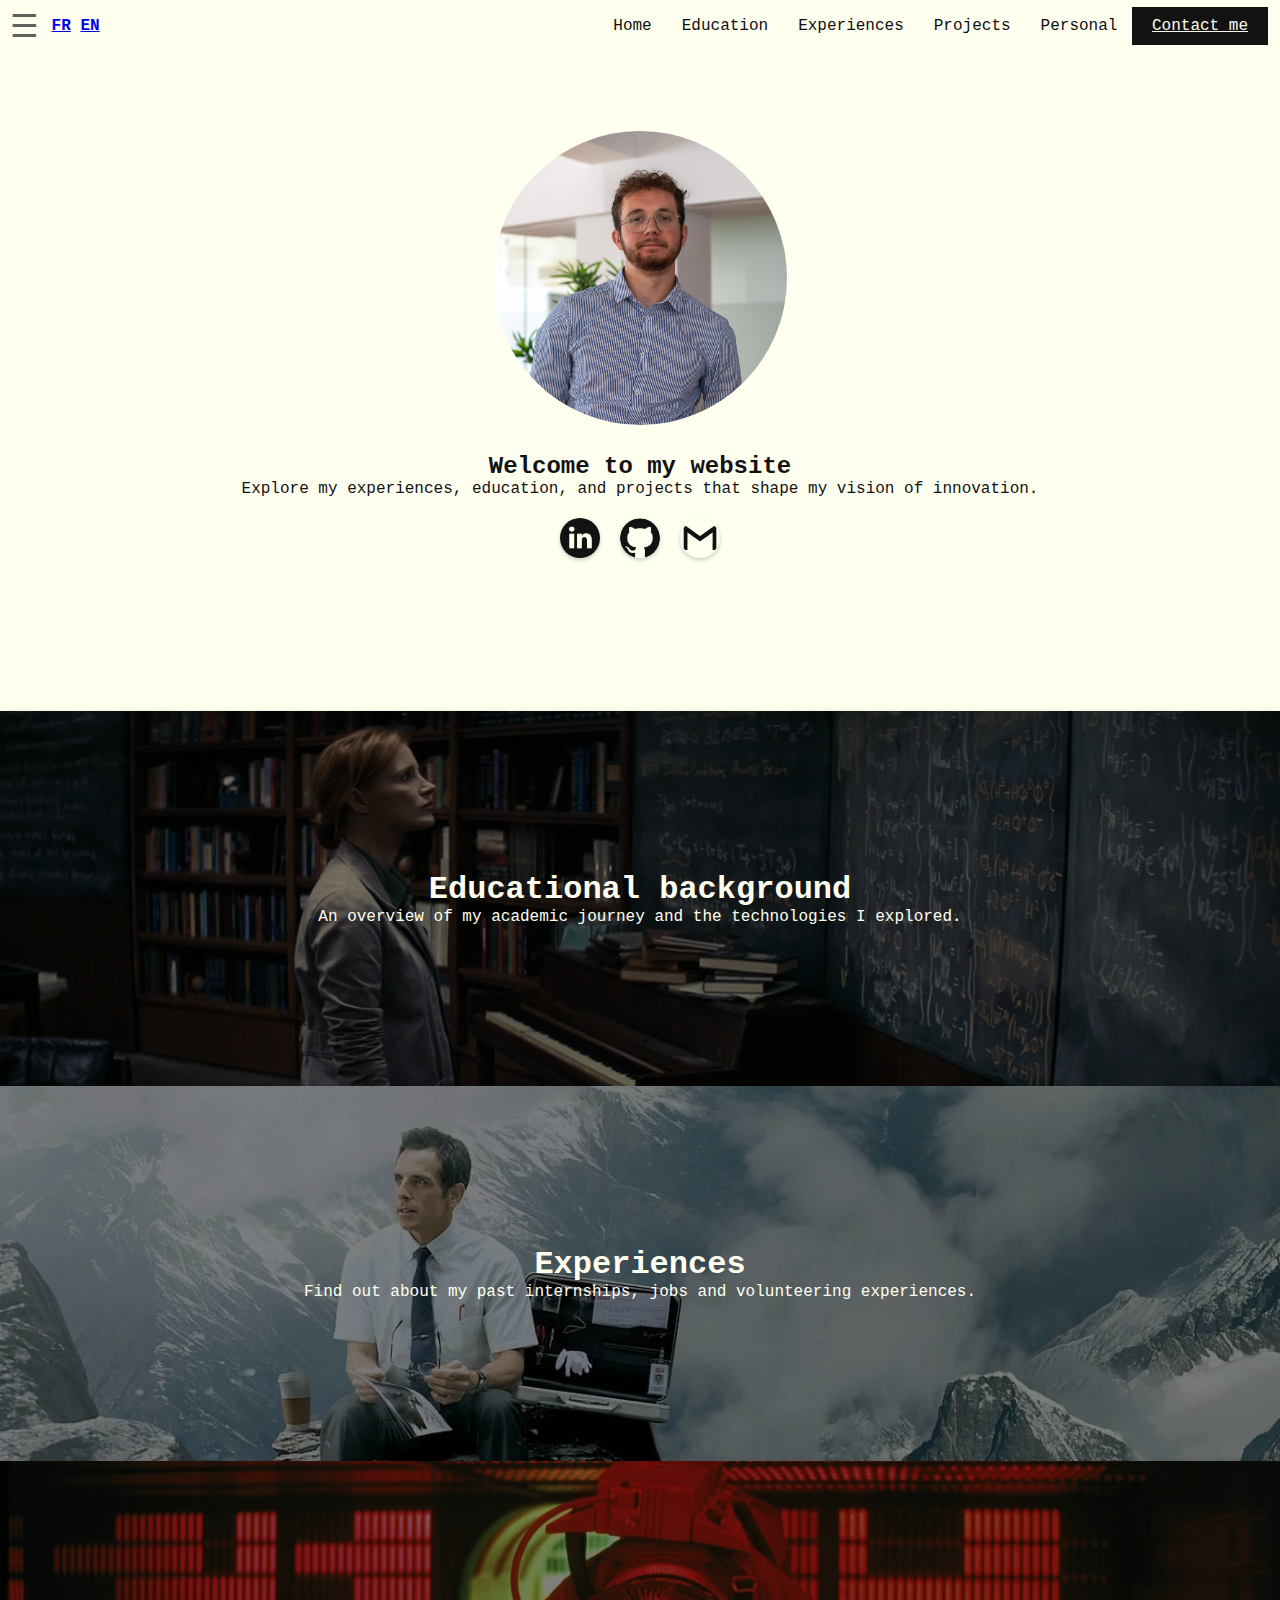
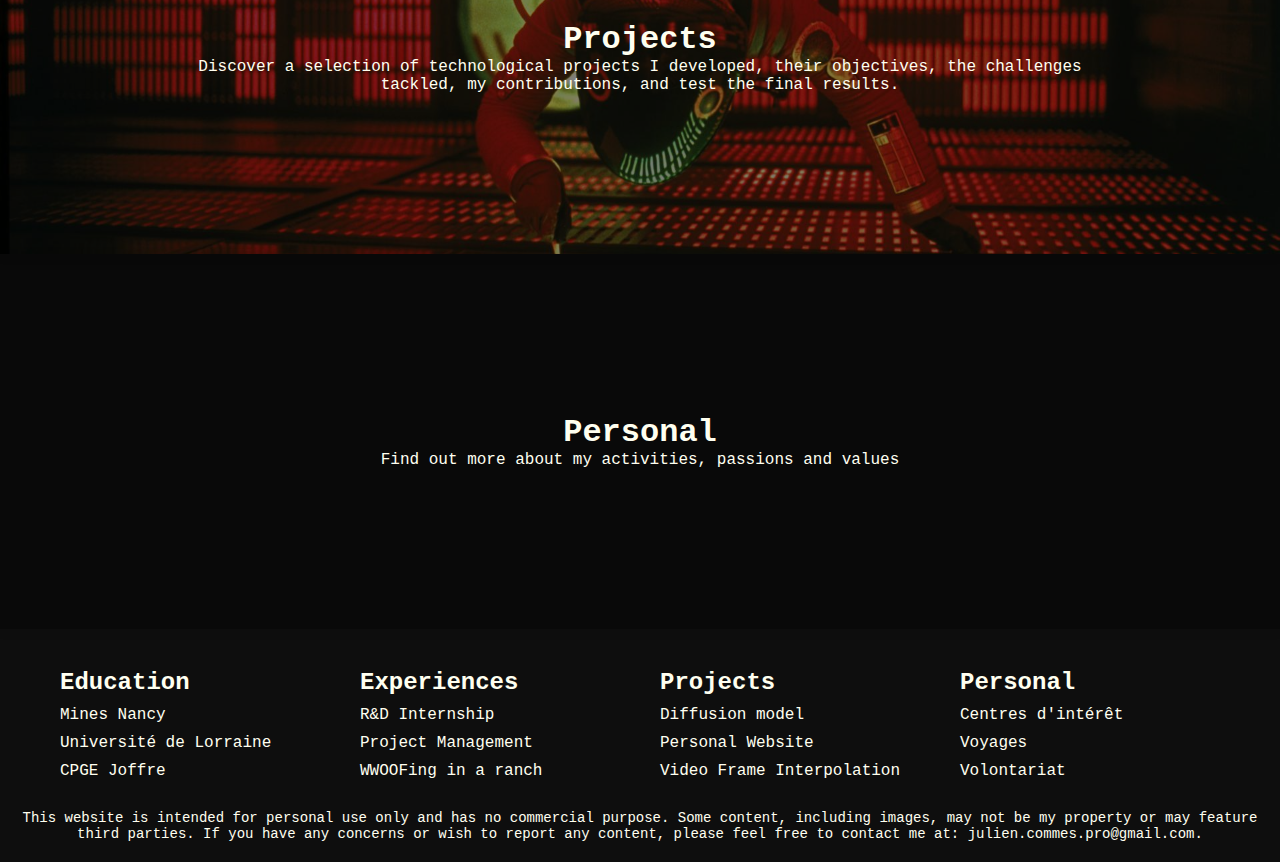
==== commit 1b9fba9b: "Cleaned most of css, fixed most of remaining responsive bug" ====
--- a/en/index.html
+++ b/en/index.html
@@ -60,7 +60,7 @@
         <section class="home">
             <img src="../images/profile.jpg" alt="Profile Picture" class="profile-picture main-profile">
             <h2>Welcome to my website</h2>
-            <p>Here is a presentation of my professional and academic career.</p>
+            <p>Explore my experiences, education, and projects that shape my vision of innovation.</p>
 
             <div class="social-links">
                 <a href="https://www.linkedin.com/in/julien-commes-a74b63210/" target="_blank" class="social-icon">
@@ -78,7 +78,7 @@
         <div class="section" id="education">
             <div class = "section-overlay">
                 <h1>Educational background</h1>
-                <p>Discover the syllabus of my studies and the technologies I've worked on.</p>
+                <p>An overview of my academic journey and the technologies I explored.</p>
             </div>
         </div>
 
@@ -98,12 +98,12 @@
                 </div>
             </div>
             <div class="section-text">
-                <h2>I completed and graduated from the following programmes:</h2>
+                <h2>My academic background and the degrees I have earned:</h2>
                 <br>
                 <ul class="indented-list home-list">
-                    <li><b>[Mines Nancy] Computer Science Department - Artificial Intelligent Systems Programme | 2020 - 2024</b></li>
-                    <li><b>[Université de Lorraine] Master 2 Computer Science - Learning, Vision and Robotics Programme | 2023 - 2024</b></li>
-                    <li><b>[CPGE Joffre] PCSI/PSI* | 2018 - 2020</b></li>
+                    <li><b>[Mines Nancy] Engineer's Degree - Computer Science Department - Artificial Intelligent Systems Program | 2020 - 2024</b></li>
+                    <li><b>[Université de Lorraine] Master's Degree in Computer Science - Learning, Vision, and Robotics Program | 2023 - 2024</b></li>
+                    <li><b>[CPGE Joffre] PCSI/PSI* (Equivalent to a Bachelor's Degree) | 2018 - 2020</b></li>
                 </ul>
                 <br>
                 <a href="education.html">Find out more</a>
@@ -147,7 +147,7 @@
         <div class="section" id="projects">
             <div class = "section-overlay">
                 <h1>Projects</h1>
-                <p>Discover the details of some technological projects I kickstarted, the objectives it fullfilled, my contributions, and test the final results.</p>
+                <p>Discover a selection of technological projects I developed, their objectives, the challenges tackled, my contributions, and test the final results.</p>
             </div>
         </div>
 
@@ -167,7 +167,7 @@
                 </div>
             </div>
             <div class="section-text">
-                <h2>I kickstarted several projects to gain hands-on experience, such as:</h2>
+                <h2>I have initiated various projects to strengthen my technical and practical skills:</h2>
                 <br>
                 <ul class="indented-list home-list">
                     <li><b>[AI] Mini Diffusion Model generating 64x64 pixels faces</b></li>
@@ -187,7 +187,7 @@
         </div>
         <div class="section-content" id="personal-content">
             <div class="section-text">
-                <p>This section is under construction!</p>
+                <p>Content under development. Come back soon to learn more!</p>
             </div>
         </div>
     
--- a/style.css
+++ b/style.css
@@ -19,25 +19,30 @@
 .top-bar {
     background-color: #FFFFF0;
     color: #0e0e0e;
-    padding: 5px 20px;
-    display: flex;
-    justify-content: space-between;
+    padding: 5px 10px;
+    display: flex;
+    justify-content:space-between;
     align-items: center;
-    position: fixed;
-    top: 0;
     left: 0;
     right: 0;
+    position: fixed;
     z-index: 30;
 }
 
+/* Transparence lorsque scroll */
+.top-bar.scrolled {
+    background-color: rgba(14, 14, 14, 0.8); /* Transparence de 20% */
+    color: #FFFFF0;
+}
+
 .top-lang {
-    margin-left: 30px;
-    margin-right: auto;
+    margin-left: 1%;
+    margin-right: 2%;
 }
 
 /* Bar de navigation */
 .top-nav {
-    margin-right: 50px;
+    margin-right: 1%;
     margin-left: auto;
 }
 
@@ -54,6 +59,10 @@
     transition: color 0.3s;
 }
 
+.top-nav.scrolled {
+    color: #FFFFF0;
+}
+
 .top-nav.scrolled a{
     color: #FFFFF0;
 }
@@ -66,7 +75,6 @@
 .contact-button {
     background-color: #121212;
     color: #FFFFF0;
-    margin-right: 15px;
     font-family: 'Courier New', Courier, monospace;
     border: 2px solid #FFFFF0;
     border-radius: 1px;
@@ -89,6 +97,11 @@
     cursor: pointer;
 }
 
+/* Bouton de toggle de la sidebar */
+.toggle-sidebar.scrolled {
+    color: #FFFFF0;
+}
+
 /* Sidebar */
 .sidebar {
     width: 250px;
@@ -112,6 +125,27 @@
     transform: translateX(250px); /* Décale la sidebar à gauche */
 }
 
+/* Sidebar Navigation */
+.sidebar-nav ul {
+    list-style: none;
+    padding: 0;
+}
+
+.sidebar-nav li {
+    margin: 15px 0;
+}
+
+.sidebar-nav a {
+    color: #FFFFF0;
+    text-decoration: none;
+    font-size: 1.2rem;
+    transition: color 0.3s;
+}
+
+.sidebar-nav a:hover {
+    color: #c0c0c0;
+}
+
 /* Main Content */
 .main-content {
     flex: 1;
@@ -125,31 +159,6 @@
 /* Sections */
 section {
     padding: 8rem;
-}
-
-/* Logo et texte dans la barre du haut */
-.top-bar .logo {
-    font-size: 1.5rem;
-    font-weight: bold;
-}
-
-.top-bar .header-text {
-    font-size: 1rem;
-}
-
-/* Transparence lorsque scroll */
-.top-bar.scrolled {
-    background-color: rgba(14, 14, 14, 0.8); /* Transparence de 20% */
-    color: #FFFFF0;
-}
-
-.top-nav.scrolled {
-    color: #FFFFF0;
-}
-
-/* Bouton de toggle de la sidebar */
-.toggle-sidebar.scrolled {
-    color: #FFFFF0;
 }
 
 /* Profile Picture */
@@ -171,27 +180,6 @@
     flex: 1;
 }
 
-/* Sidebar Navigation */
-.sidebar-nav ul {
-    list-style: none;
-    padding: 0;
-}
-
-.sidebar-nav li {
-    margin: 15px 0;
-}
-
-.sidebar-nav a {
-    color: #FFFFF0;
-    text-decoration: none;
-    font-size: 1.2rem;
-    transition: color 0.3s;
-}
-
-.sidebar-nav a:hover {
-    color: #c0c0c0;
-}
-
 /* Blocs de sections sur la page d'acceuil */
 .home {
     background-color: #FFFFF0;
@@ -233,7 +221,7 @@
 .site-footer {
     background-color: #0e0e0e;
     color: #FFFFF0;
-    padding: 40px 20px;
+    padding: 20px 20px;
     text-align: left;
 }
 
@@ -373,6 +361,9 @@
     opacity: 0;
     z-index: 2;
     transition: opacity 0.3s ease-in-out;
+    width: 95%;           /* Assure que le texte occupe toute la largeur */
+    padding-left: 10px;    /* Si nécessaire, ajuster les marges internes */
+    padding-right: 10px;   /* Si nécessaire, ajuster les marges internes */
 }
 
 .banner-image:hover::after {
@@ -413,12 +404,15 @@
     background-color: rgba(0, 0, 0, 0.5); 
 }
 
-/* Blocks des pages !Acceuil */
+/* Blocks des pages != Acceuil */
 .experience-block {
     display: flex;
     align-items: center;
+    justify-content: space-between;
     padding: 2rem;
+    gap: 2rem;
     margin: 2rem 0;
+    flex-wrap: wrap;            /* Permet le retour à la ligne */
 }
 
 /* Bloc impair : fond ivoire */
@@ -434,13 +428,16 @@
 }
 
 .exp-image {
-    width: 500px;
     height: 500px;
     overflow: hidden;
     object-fit: cover;
     border-radius: 10px;
     margin: 40px;
     flex-shrink: 0;
+    width: 100%;
+    max-width: 500px;
+    aspect-ratio: 1 / 1;
+    border-radius: 10px;
 }
 
 .left {
@@ -454,6 +451,7 @@
 
 .exp-text {
     display: flex;
+    flex: 1;
     flex-direction: column;
     justify-content: center;
     text-align: justify;
@@ -470,26 +468,6 @@
 /* Animation Scroll */
 html {
     scroll-behavior: smooth;
-}
-
-/* Sections dépliable menu acceuil */
-.section-content {
-    max-height: 0; 
-    overflow: hidden;
-    padding: 0; /* Supprime le padding quand masqué */
-    color: #0e0e0e;
-    background-color: #FFFFF0;
-    transition: max-height 0.4s ease, padding 0.4s ease, margin 0.4s ease;
-    display: flex;
-    justify-content: center; 
-    text-align: center;
-    align-items: center;
-    gap: 40px;
-}
-
-.section-content.active {
-    max-height: 500px; 
-    padding: 20px; /* Réactive le padding après clique*/
 }
 
 .section-image {
@@ -507,17 +485,6 @@
 .right {
     margin-left: 40px; /* Gestion des marges pour alternance G/D*/
     order: 2;
-}
-
-.section-text {
-    display: flex;
-    flex-direction: column;
-    justify-content: center; 
-    text-align: justify;
-    font-size: 1rem;
-    line-height: 1.5;
-    margin: 40px;
-    width: 50%;
 }
 
 /* Style des sections classiques*/
@@ -691,3 +658,506 @@
     opacity: 0.8;
 }
 
+/* Resetting some properties for mobile devices */
+@media screen and (max-width: 768px) {
+    /* Body and general layout adjustments */
+    body {
+        font-size: 14px;
+    }
+
+    /* Barre du haut */
+    .top-bar {
+        font-size: 10px;
+    }
+
+    /* Bar de navigation */
+    .top-nav {
+        font-size: 10px;
+        margin-right: 35px;
+        margin-left: auto;
+    }
+
+    .top-nav ul {
+        list-style: none;
+        gap: 3%;
+    }
+
+    .top-nav a {
+        text-decoration: none;
+        font-size: 10px;
+    }
+
+    /* Contact button */
+    .contact-button {
+        border: 2px solid #FFFFF0;
+        border-radius: 1px;
+        padding: 5px 10px;
+        cursor: pointer;
+        font-size: 8px;
+    }
+
+    /* Bouton de toggle de la sidebar */
+    .toggle-sidebar {
+        font-size: 1rem;
+        cursor: pointer;
+        margin-left: 1px;
+    }
+
+    /* Sidebar */
+    .sidebar {
+        width: 100%;
+        left: -100%;
+        top: 60px;
+    }
+
+    .sidebar-hidden {
+        transform: translateX(100%);
+    }
+
+    .main-content {
+        transform: translateX(0);
+    }
+
+    /* Profile Picture */
+    .profile-picture {
+        width: 150px;
+        height: 150px;
+    }
+
+    /* Sidebar Navigation */
+    .sidebar-nav a {
+        font-size: 1rem;
+    }
+
+    /* Footer */
+    .footer-container {
+        align-items: center;
+    }
+
+    .footer-column {
+        font-size: 10px;
+        margin-bottom: 20px;
+    }
+
+    .footer-column h3 {
+        font-size: 0.8rem;
+        margin-bottom: 5px;
+    }
+
+    .footer-message {
+        font-size: 10px;
+    }
+
+    .section {
+        padding: 5rem;
+        font-size: 14px;
+    }
+
+    .section h1{
+        font-size: 20px;
+    }
+
+    .description-block {
+        padding: 1rem;
+    }
+
+    /* Experience blocks */
+    .experience-block {
+        flex-direction: column;
+        text-align: center;
+        padding: 2rem 1rem;
+    }
+
+    .exp-image {
+        width: 100%;
+        height: auto;
+        margin: 20px 0;
+    }
+
+    .exp-text {
+        font-size: 1rem;
+        text-align: start;
+    }
+
+    .section-image {
+        width: 100%;
+        height: auto;
+    }
+
+    /* Carrousel */
+    .carousel {
+        width: 100%;
+        height: auto;
+    }
+
+    .carousel-images {
+        display: block;  /* Empêche les images d'être côte à côte */
+    }
+
+    .carousel-images img {
+        width: 100%;
+    }
+
+    .carousel-indicators {
+        bottom: 20px;  /* Espace plus large pour les petits écrans */
+    }
+
+    .carousel-arrow {
+        font-size: 20px;  /* Réduit la taille des flèches sur mobile */
+        padding: 8px;
+    }
+
+    /* Banner images */
+    .banner-image {
+        max-height: 200px;
+        width: 200px;
+    }
+
+    .banner-image::after {
+        font-size: 0.7rem;
+    }
+}
+
+/* For smaller mobile devices (up to 480px) */
+@media screen and (max-width: 480px) {
+    body {
+        font-size: 12px;
+    }
+
+    /* Barre du haut */
+    .top-bar {
+        padding: 5px 2% 2%;
+        font-size: 8px;
+        position: fixed;
+        display: flex;
+        justify-content: space-between;
+        top: 0;
+        left: 0;
+        right: 0;
+    }
+
+    .top-lang {
+        margin-left: 5px;
+        margin-right: 5px;
+    }
+
+    /* Bar de navigation */
+    .top-nav {
+        font-size: 8px;
+        margin-right: 5px;
+        margin-left: 5px;
+    }
+
+    .top-nav ul {
+        list-style: none;
+        gap: 10px;
+    }
+
+    .top-nav a {
+        text-decoration: none;
+        font-size: 8px;
+    }
+
+    .sidebar-nav a {
+        font-size: 0.9rem;
+    }
+
+    .sidebar {
+        padding: 20px;
+    }
+
+    .profile-picture {
+        width: 120px;
+        height: 120px;
+    }
+
+    #education-title{
+        margin-top: auto;
+        margin-bottom: auto;
+    }
+
+    /* Footer */
+    .footer-column {
+        margin-bottom: 10px;
+    }
+
+    .section {
+        padding: 3rem;
+        font-size: 10px;
+    }
+
+    .section h1{
+        font-size: 16px;
+    }
+
+    .experience-block {
+        padding: 1rem;
+    }
+
+    .exp-image {
+        width: 80%;
+        height: auto;
+        margin: 10px 0;
+    }
+
+    .exp-text {
+        font-size: 0.9rem;
+        text-align: start;     /* Centre le texte pour plus de lisibilité */
+    }
+
+    /* Carrousel */
+    .carousel {
+        width: 100%;
+        height: auto;
+    }
+
+    .carousel-images img {
+        height: auto;  /* Permet aux images de s'ajuster verticalement si nécessaire */
+    }
+
+    .carousel-arrow {
+        width: 35px;
+        height: 35px;
+    }
+
+    .carousel-indicators .dot {
+        width: 8px;
+        height: 8px;
+    }
+}
+
+/* Style général du carrousel */
+.carousel {
+    position: relative;
+    width: 100%;                /* Prend toute la largeur disponible */
+    max-width: 500px;           /* Limite la largeur maximale */
+    aspect-ratio: 1 / 1;        /* Assure un ratio carré */
+    overflow: hidden;
+    border-radius: 10px;
+    margin: 0 auto;             /* Centre le carousel */
+    flex-shrink: 0;             /* Empêche le redimensionnement */
+}
+
+.carousel-images {
+    display: flex;
+    width: 100%;
+    height: 100%;
+    transition: transform 0.5s ease-in-out;
+}
+
+.carousel-images img {
+    width: 100%; /* Image prend la largeur du carousel */
+    height: auto; /* Conserve les proportions */
+    flex-shrink: 0; /* Empêche le rétrécissement */
+}
+
+/* Flèches de navigation */
+.carousel-arrow {
+    position: absolute;
+    top: 50%;
+    width: 30px;
+    height: 30px;
+    background-color: rgba(0, 0, 0, 0.5);
+    color: #FFFFF0;
+    border: none;
+    border-radius: 50%;
+    display: flex;
+    align-items: center;
+    justify-content: center;
+    cursor: pointer;
+    transform: translateY(-50%);
+}
+
+.carousel-arrow.left {
+    left: 10px;
+}
+
+.carousel-arrow.right {
+    right: 10px;
+}
+
+/* Indicateurs */
+.carousel-indicators {
+    position: absolute;
+    bottom: 10px;
+    left: 50%;
+    transform: translateX(-50%);
+    display: flex;
+    gap: 5px;
+}
+
+.carousel-indicators .dot {
+    width: 10px;
+    height: 10px;
+    background-color: #FFFFF0;
+    border-radius: 50%;
+    cursor: pointer;
+    opacity: 0.5;
+}
+
+.carousel-indicators .dot.active {
+    opacity: 1;
+}
+
+/* --- Responsive Design --- */
+
+/* Pour les tablettes */
+@media (max-width: 768px) {
+    .carousel {
+        width: 100%;            /* Le carousel prend la largeur du conteneur */
+        aspect-ratio: 16 / 9;   /* Ratio légèrement plus rectangulaire */
+    }
+}
+
+/* Pour les mobiles */
+@media (max-width: 480px) {
+    .carousel {
+        width: 100%;            /* Pleine largeur sur mobile */
+        aspect-ratio: 4 / 3;    /* Ratio adapté aux écrans mobiles */
+    }
+}
+
+/* Gestion du carrousel */
+.carousel {
+    position: relative;
+    width: 100%;
+    max-width: 400px;
+    height: auto;
+    overflow: hidden;
+    object-fit: cover;
+    border-radius: 10px;
+}
+
+.carousel-images img {
+    width: 100%;
+    height: auto;
+    border-radius: 10px;
+    object-fit: cover;
+}
+
+.carousel-indicators {
+    position: absolute;
+    bottom: 10px;
+    left: 50%;
+    transform: translateX(-50%);
+    display: flex;
+    gap: 5px;
+}
+
+.section-text {
+    display: flex;
+    flex-direction: column;
+    justify-content: center; 
+    text-align: justify;
+    font-size: 1rem;
+    line-height: 1.5;
+    margin: 40px;
+    width: 50%;
+}
+
+/* Responsive Design */
+@media screen and (max-width: 768px) {
+    .section-content {
+        flex-direction: column; /* Empile carrousel et texte */
+        text-align: center;
+    }
+
+    .section-text {
+        width: 100%; /* Largeur en petit écran */
+        margin: 0;
+    }
+
+    .section-text h2{
+        font-size: 20px;
+    }
+
+    .carousel {
+        width: 100%; /* Carrousel prend toute la largeur */
+        max-width: 100%;
+        margin-bottom: 20px;
+    }
+}
+
+@media screen and (max-width: 458px) {
+    .section-content {
+        padding: 10px; /* Moins de padding */
+    }
+
+    .section-text {
+        font-size: 0.9rem; /* Réduit légèrement la taille du texte */
+    }
+
+    .section-text h2{
+        font-size: 14px;
+    }
+
+    .section-text ul {
+        padding-left: 0; /* Supprime le retrait de la liste */
+        text-align: left; /* Texte aligné à gauche */
+    }
+
+    .section-text ul li {
+        font-size: 0.85rem; /* Ajuste la taille des éléments */
+        margin-bottom: 0.5rem;
+    }
+
+    .section-text a {
+        display: block;
+        margin-top: 10px;
+        font-size: 0.85rem;
+    }
+
+    .carousel {
+        max-width: 100%; /* Prend toute la largeur de l'écran */
+    }
+}
+
+/* Sections dépliables */
+.section-content {
+    max-height: 0;
+    overflow: hidden;
+    padding: 0;
+    color: #0e0e0e;
+    background-color: #FFFFF0;
+    transition: max-height 0.4s ease, padding 0.4s ease, margin 0.4s ease;
+    display: flex;
+    justify-content: center;
+    align-items: center;
+    gap: 40px;
+    text-align: center;
+    flex-wrap: wrap;
+}
+
+/* Pour s'assurer qu'on prenne la hauteur complète selon le contenu */
+.section-content.active {
+    max-height: none;
+    overflow: visible;
+    padding: 20px;
+}
+
+/* Carrousel */
+.carousel {
+    position: relative;
+    width: 100%;
+    max-width: 400px;
+    height: auto;
+    overflow: hidden;
+    border-radius: 10px;
+}
+
+/* Images du carrousel */
+.carousel-images img {
+    width: 100%;
+    height: auto;
+    border-radius: 10px;
+}
+
+/* Responsive Design */
+@media screen and (max-width: 768px) {
+    .carousel {
+        width: 100%;
+        max-width: 100%;
+        margin-bottom: 20px;
+    }
+}
+
